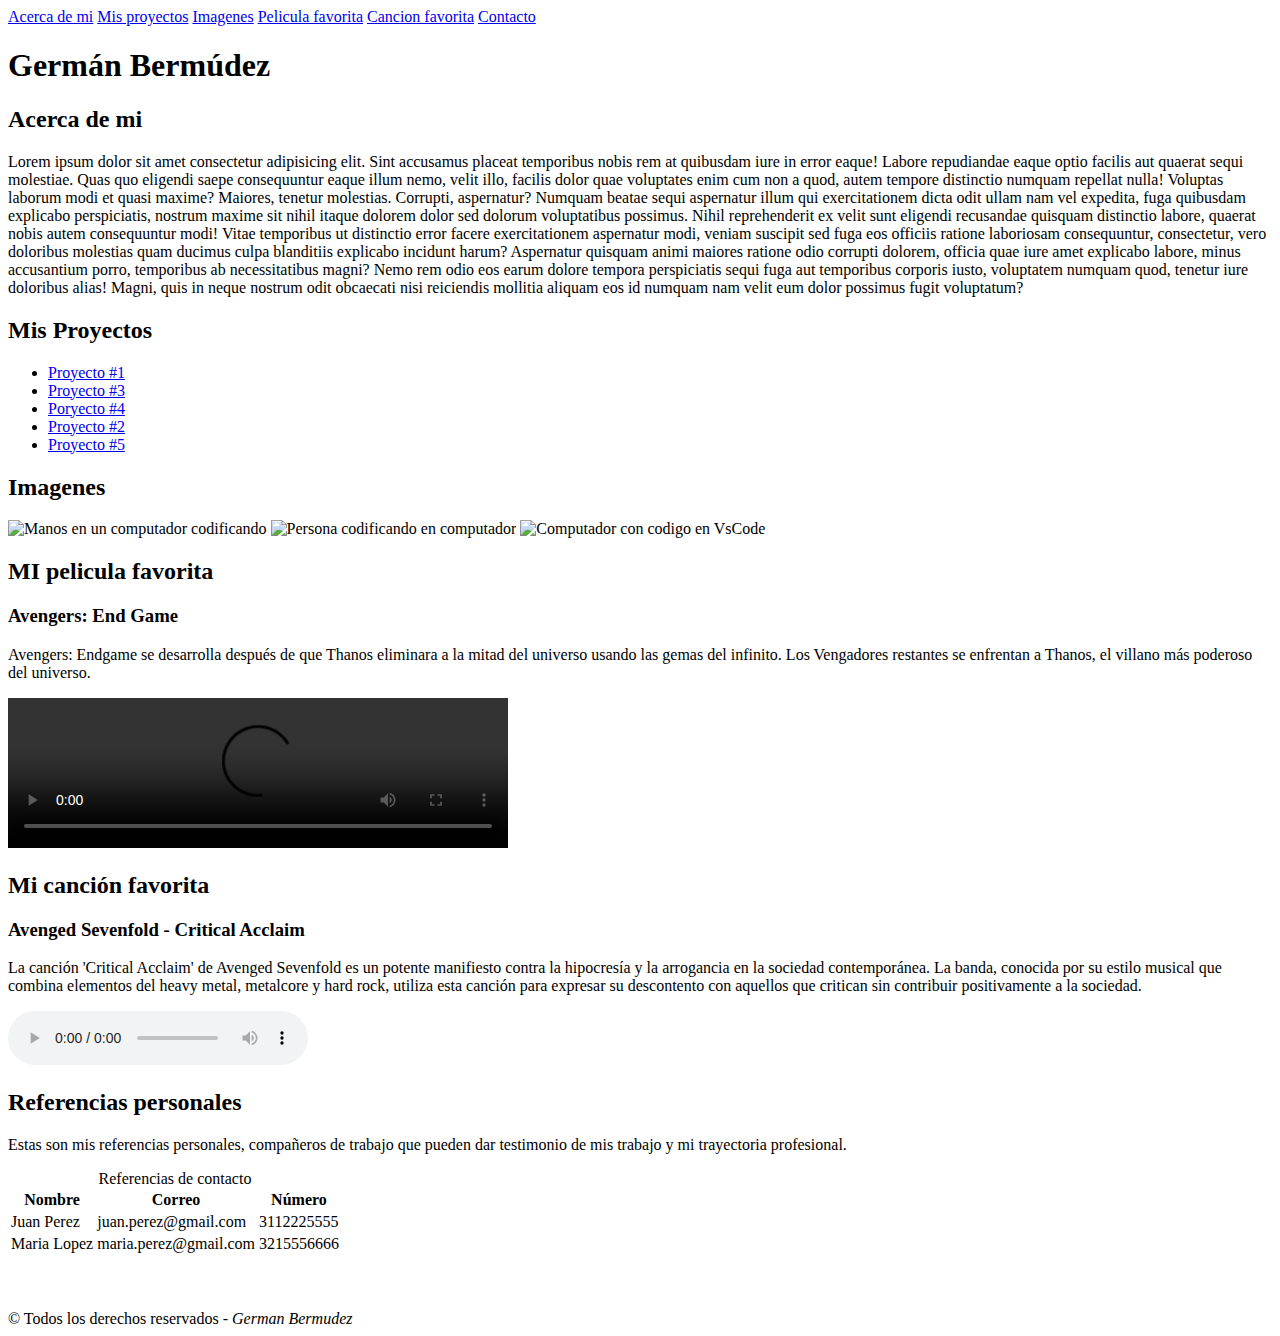
==== index.html @ f62745ad "Se añaden comentarios al codigo" ====
<!DOCTYPE html>
<html lang="es">
<head>
    <meta charset="UTF-8">
    <meta name="viewport" content="width=device-width, initial-scale=1.0">
    <title>Pagina personal - German</title>
    <link rel="shortcut icon" href="./assets/images/codificacion.png" type="image/x-icon">
</head>
<body>
    <!-- Encabezado -->
    <header>
        <!-- Menu de Navegación -->
        <nav>
            <div>
                <a href="#acercaDeMi">Acerca de mi</a>
                <a href="#misProyectos">Mis proyectos</a>
                <a href="#imagenes">Imagenes</a>
                <a href="#peliculaFavorita">Pelicula favorita</a>
                <a href="#cancionFavorita">Cancion favorita</a>
                <a href="./views/contacto.html">Contacto</a>                
            </div>
        </nav>
    </header>

    <!-- Contenido principal de la pagina -->
    <main>
        <h1>Germán Bermúdez</h1>
        
        <!-- Sección acerca de mi -->
        <section id="acercaDeMi">
            <h2>Acerca de mi</h2>
            <p>Lorem ipsum dolor sit amet consectetur adipisicing elit. Sint accusamus placeat temporibus nobis rem at quibusdam iure in error eaque! Labore repudiandae eaque optio facilis aut quaerat sequi molestiae. Quas quo eligendi saepe consequuntur eaque illum nemo, velit illo, facilis dolor quae voluptates enim cum non a quod, autem tempore distinctio numquam repellat nulla! Voluptas laborum modi et quasi maxime? Maiores, tenetur molestias. Corrupti, aspernatur? Numquam beatae sequi aspernatur illum qui exercitationem dicta odit ullam nam vel expedita, fuga quibusdam explicabo perspiciatis, nostrum maxime sit nihil itaque dolorem dolor sed dolorum voluptatibus possimus. Nihil reprehenderit ex velit sunt eligendi recusandae quisquam distinctio labore, quaerat nobis autem consequuntur modi! Vitae temporibus ut distinctio error facere exercitationem aspernatur modi, veniam suscipit sed fuga eos officiis ratione laboriosam consequuntur, consectetur, vero doloribus molestias quam ducimus culpa blanditiis explicabo incidunt harum? Aspernatur quisquam animi maiores ratione odio corrupti dolorem, officia quae iure amet explicabo labore, minus accusantium porro, temporibus ab necessitatibus magni? Nemo rem odio eos earum dolore tempora perspiciatis sequi fuga aut temporibus corporis iusto, voluptatem numquam quod, tenetur iure doloribus alias! Magni, quis in neque nostrum odit obcaecati nisi reiciendis mollitia aliquam eos id numquam nam velit eum dolor possimus fugit voluptatum?</p>
        </section>

        <!-- Sección Mis proyectos -->
        <section id="misProyectos">
            <h2>Mis Proyectos</h2>
            <ul>
                <li><a href="#">Proyecto #1</a></li>
                <li><a href="#">Proyecto #3</a></li>
                <li><a href="#">Poryecto #4</a></li>
                <li><a href="#">Proyecto #2</a></li>
                <li><a href="#">Proyecto #5</a></li>
            </ul>
        </section>

        <!-- Sección de imagenes -->
        <section id="imagenes">
            <h2>Imagenes</h2>
            <img style="width: 200px;" src="https://images.pexels.com/photos/5483071/pexels-photo-5483071.jpeg?auto=compress&cs=tinysrgb&w=1260&h=750&dpr=1" alt="Manos en un computador codificando">
            <img style="width: 200px;" src="https://images.pexels.com/photos/1181676/pexels-photo-1181676.jpeg" alt="Persona codificando en computador">
            <img style="width: 200px;" src="https://images.pexels.com/photos/943096/pexels-photo-943096.jpeg?auto=compress&cs=tinysrgb&w=1260&h=750&dpr=1" alt="Computador con codigo en VsCode">
        </section>

        <!-- Seccion Pelicula favorita -->
        <section id="peliculaFavorita">
            <h2>MI pelicula favorita</h2>
            <h3>Avengers: End Game</h3>
            <p>Avengers: Endgame se desarrolla después de que Thanos eliminara a la mitad del universo usando las gemas del infinito. Los Vengadores restantes se enfrentan a Thanos, el villano más poderoso del universo.</p>
            <video src="./assets/videos/endgame.mp4" controls width="500px"></video>
        </section>

        <!-- Seccion canción favorita -->
        <section id="cancionFavorita">
            <h2>Mi canción favorita</h2>
            <h3>Avenged Sevenfold - Critical Acclaim</h3>
            <p>La canción 'Critical Acclaim' de Avenged Sevenfold es un potente manifiesto contra la hipocresía y la arrogancia en la sociedad contemporánea. La banda, conocida por su estilo musical que combina elementos del heavy metal, metalcore y hard rock, utiliza esta canción para expresar su descontento con aquellos que critican sin contribuir positivamente a la sociedad.</p>
            <audio src="./assets/audios/criticalAcclaim.mp3" controls></audio>
        </section>

        <!-- Seccion Referencias personales -->
        <section id="tablaReferencias">
            <h2>Referencias personales</h2>
            <p>Estas son mis referencias personales, compañeros de trabajo que pueden dar testimonio de mis trabajo y mi trayectoria profesional.</p>
            <!-- Tabla de referencias personales -->
            <table>
                <caption>Referencias de contacto</caption>
                <thead>
                    <tr>
                        <th>Nombre</th>
                        <th>Correo</th>
                        <th>Número</th>
                    </tr>
                </thead>
                <tbody>
                    <tr>
                        <td>Juan Perez</td>
                        <td>juan.perez@gmail.com</td>
                        <td>3112225555</td>
                    </tr>
                    <tr>
                        <td>Maria Lopez</td>
                        <td>maria.perez@gmail.com</td>
                        <td>3215556666</td>
                    </tr>
                </tbody>
                <tfoot>

                </tfoot>
            </table>
        </section>
    </main>
    <br>
    <br>
    <br>
    <footer>
        &copy; Todos los derechos reservados - <i>German Bermudez</i>
    </footer>

</body>
</html>
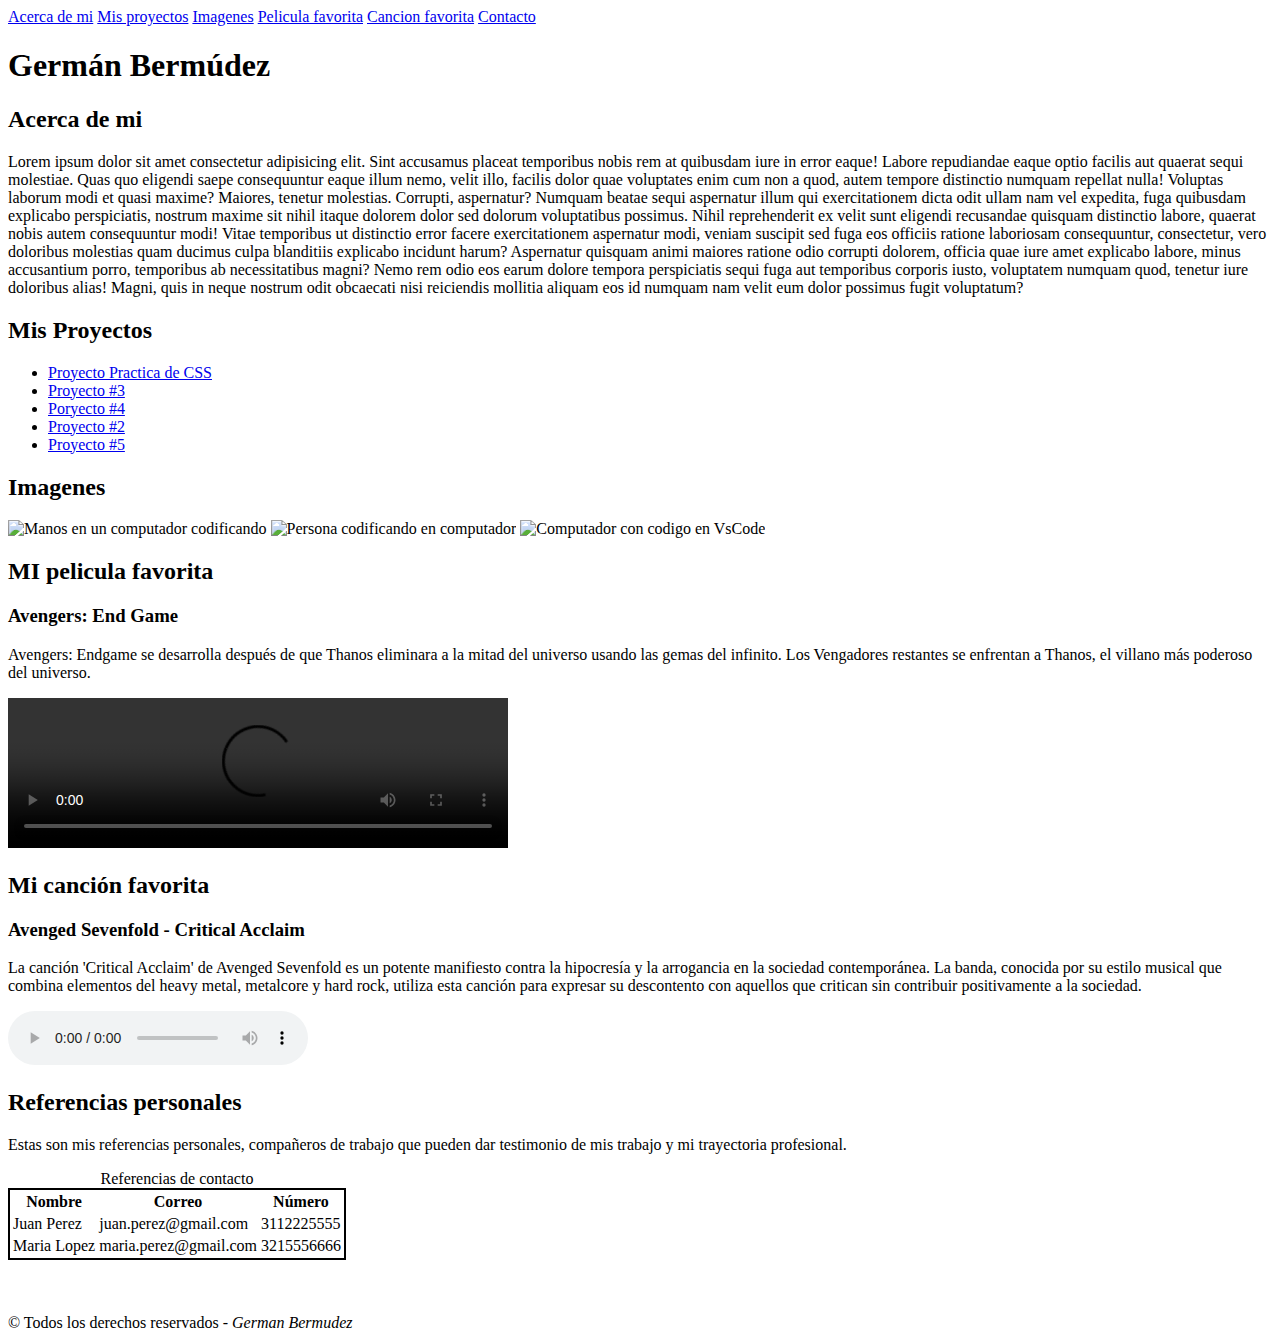
==== commit 85d39dc7: "Modificacion de archivo index con nueva opcion en la lista proyectos" ====
--- a/index.html
+++ b/index.html
@@ -36,7 +36,7 @@
         <section id="misProyectos">
             <h2>Mis Proyectos</h2>
             <ul>
-                <li><a href="#">Proyecto #1</a></li>
+                <li><a href="./views/ejemplo-css.html">Proyecto Practica de CSS</a></li>
                 <li><a href="#">Proyecto #3</a></li>
                 <li><a href="#">Poryecto #4</a></li>
                 <li><a href="#">Proyecto #2</a></li>
@@ -73,9 +73,9 @@
             <h2>Referencias personales</h2>
             <p>Estas son mis referencias personales, compañeros de trabajo que pueden dar testimonio de mis trabajo y mi trayectoria profesional.</p>
             <!-- Tabla de referencias personales -->
-            <table>
+            <table style="border: 2px solid black;">
                 <caption>Referencias de contacto</caption>
-                <thead>
+                <thead style="border: 2px solid black;">
                     <tr>
                         <th>Nombre</th>
                         <th>Correo</th>
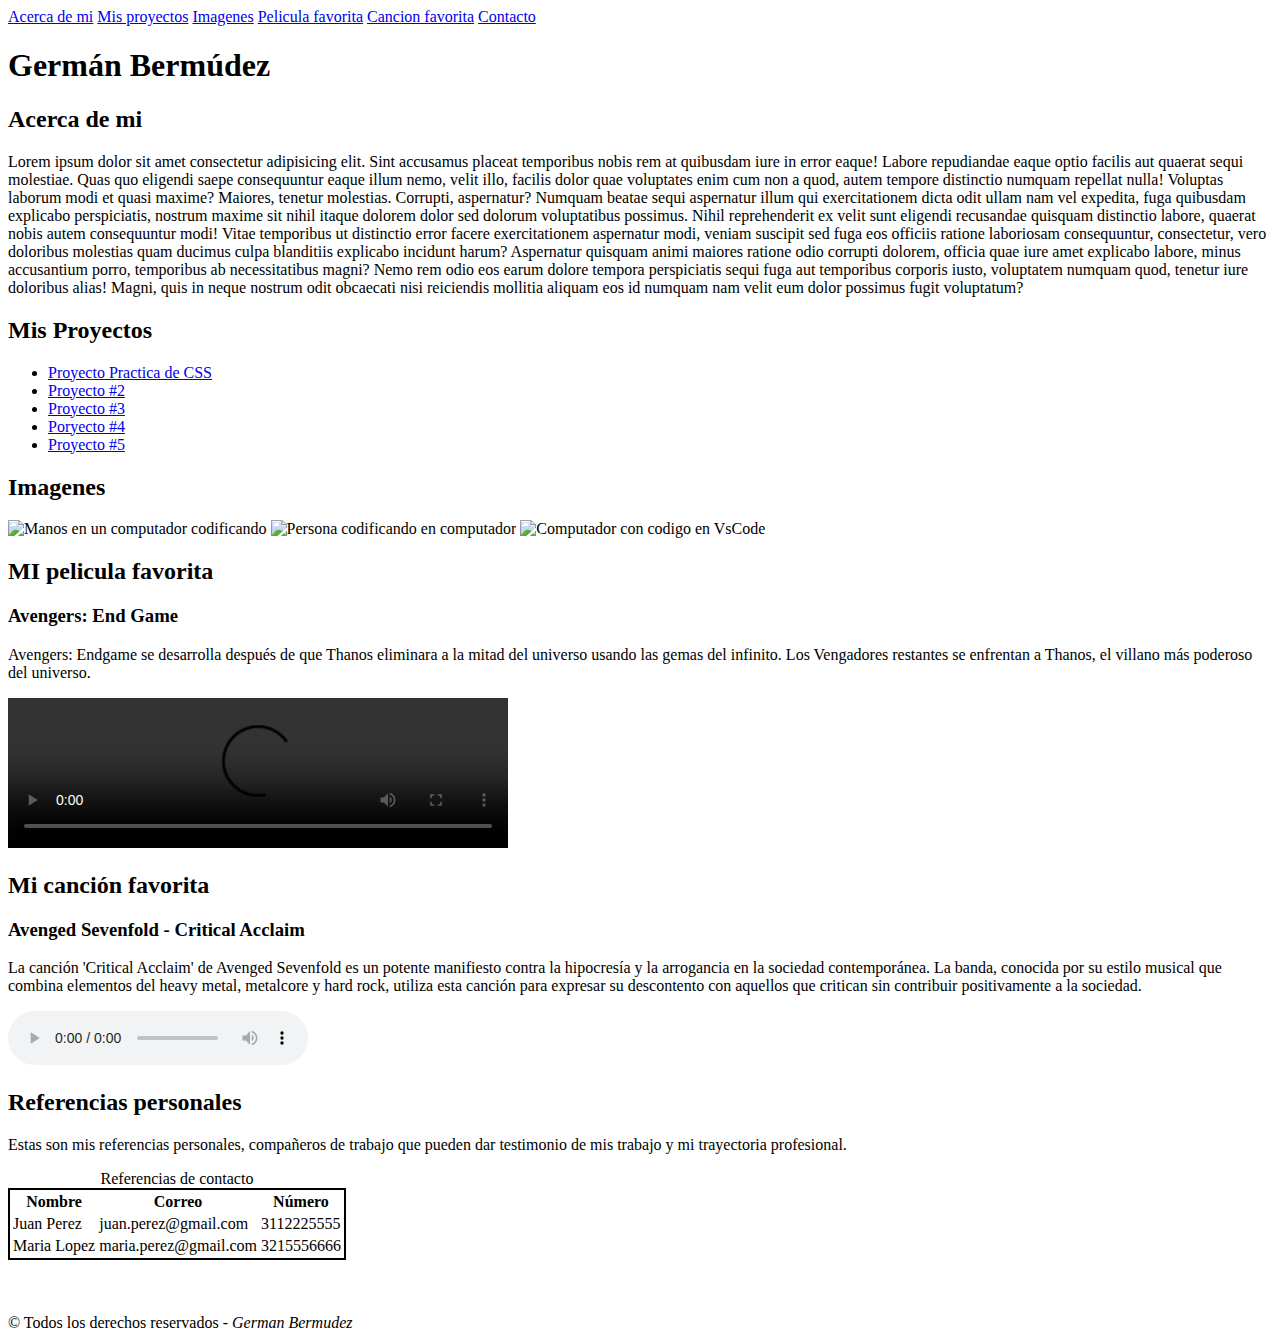
==== commit 687f374b: "se añade nueva opcion en mis proyectos" ====
--- a/index.html
+++ b/index.html
@@ -3,6 +3,7 @@
 <head>
     <meta charset="UTF-8">
     <meta name="viewport" content="width=device-width, initial-scale=1.0">
+    <link rel="stylesheet" href="./styles/index.css">
     <title>Pagina personal - German</title>
     <link rel="shortcut icon" href="./assets/images/codificacion.png" type="image/x-icon">
 </head>
@@ -37,9 +38,9 @@
             <h2>Mis Proyectos</h2>
             <ul>
                 <li><a href="./views/ejemplo-css.html">Proyecto Practica de CSS</a></li>
+                <li><a href="./views/layout-flexbox.html">Proyecto #2</a></li>
                 <li><a href="#">Proyecto #3</a></li>
                 <li><a href="#">Poryecto #4</a></li>
-                <li><a href="#">Proyecto #2</a></li>
                 <li><a href="#">Proyecto #5</a></li>
             </ul>
         </section>
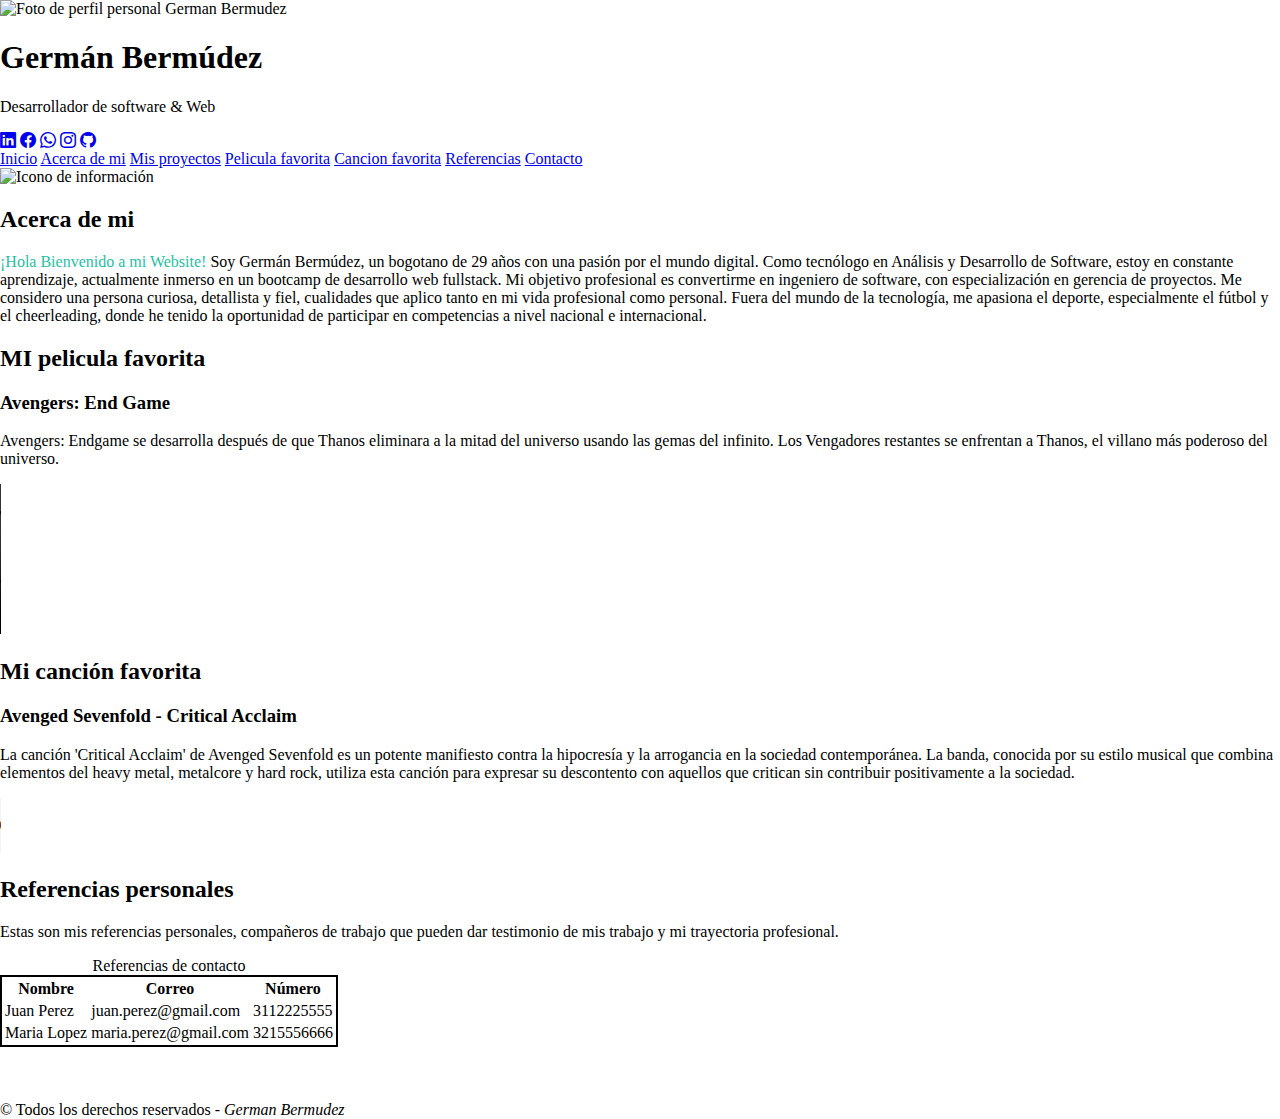
==== commit 014b8400: "Modificacion del archivo Index, se añaden estilos a la pagina principal" ====
--- a/index.html
+++ b/index.html
@@ -3,54 +3,62 @@
 <head>
     <meta charset="UTF-8">
     <meta name="viewport" content="width=device-width, initial-scale=1.0">
+    <!-- Iconos de Bootstrap -->
+    <link rel="stylesheet" href="https://cdn.jsdelivr.net/npm/bootstrap-icons@1.11.3/font/bootstrap-icons.min.css">
+    <!-- Pagina de estilos CSS -->     
     <link rel="stylesheet" href="./styles/index.css">
-    <title>Pagina personal - German</title>
+    <!-- Fuentes de Google -->
+    <link rel="preconnect" href="https://fonts.googleapis.com">
+    <link rel="preconnect" href="https://fonts.gstatic.com" crossorigin>
+    <link href="https://fonts.googleapis.com/css2?family=Big+Shoulders:opsz,wght@10..72,100..900&family=Caveat:wght@400..700&family=Kulim+Park:ital,wght@0,200;0,300;0,400;0,600;0,700;1,200;1,300;1,400;1,600;1,700&family=Outfit:wght@100..900&family=Sour+Gummy:ital,wght@0,100..900;1,100..900&display=swap" rel="stylesheet">
+    <title>Website - German Bermudez</title>
     <link rel="shortcut icon" href="./assets/images/codificacion.png" type="image/x-icon">
 </head>
 <body>
     <!-- Encabezado -->
-    <header>
+    <header id="header">
+        <div class="contenedor-1">
+            <div class="sub-contenedor-1">
+                <img class="foto-perfil" src="./assets/images/perfil.jpg" alt="Foto de perfil personal German Bermudez">            
+                <h1 class="texto-blanco german-bermudez">Germán Bermúdez</h1>
+                <p class="texto-blanco desarrollador">Desarrollador de software & Web</p>
+                <div class="redes-sociales">
+                    <a href="https://www.linkedin.com/in/german-bermudez/" target="_blank" class="decoracion-icono"><i class="bi bi-linkedin"></i></a>
+                    <a href="https://www.facebook.com/?locale=es_LA" target="_blank" class="decoracion-icono"><i class="bi bi-facebook"></i></a>
+                    <a href="https://web.whatsapp.com/" class="decoracion-icono"><i class="bi bi-whatsapp"></i></a>
+                    <a href="https://www.instagram.com/" class="decoracion-icono"><i class="bi bi-instagram"></i></a>
+                    <a href="https://github.com/Shermangnr" target="_blank" class="decoracion-icono"><i class="bi bi-github"></i></a>
+                </div>
+            </div>
+        </div>
         <!-- Menu de Navegación -->
-        <nav>
-            <div>
-                <a href="#acercaDeMi">Acerca de mi</a>
-                <a href="#misProyectos">Mis proyectos</a>
-                <a href="#imagenes">Imagenes</a>
-                <a href="#peliculaFavorita">Pelicula favorita</a>
-                <a href="#cancionFavorita">Cancion favorita</a>
-                <a href="./views/contacto.html">Contacto</a>                
+        <nav class="menu-navegacion">
+            <div class="contenedor-opciones">
+                <a href="#header" class="opciones texto-blanco">Inicio</a>
+                <a href="#acercaDeMi" class="opciones texto-blanco">Acerca de mi</a>
+                <a href="./views/proyectos.html" class="opciones texto-blanco">Mis proyectos</a>
+                <a href="#peliculaFavorita" class="opciones texto-blanco">Pelicula favorita</a>
+                <a href="#cancionFavorita" class="opciones texto-blanco">Cancion favorita</a>
+                <a href="#imagenes" class="opciones texto-blanco">Referencias</a>
+                <a href="./views/contacto.html" class="opciones texto-blanco">Contacto</a>                
             </div>
         </nav>
     </header>
 
     <!-- Contenido principal de la pagina -->
     <main>
-        <h1>Germán Bermúdez</h1>
         
         <!-- Sección acerca de mi -->
         <section id="acercaDeMi">
-            <h2>Acerca de mi</h2>
-            <p>Lorem ipsum dolor sit amet consectetur adipisicing elit. Sint accusamus placeat temporibus nobis rem at quibusdam iure in error eaque! Labore repudiandae eaque optio facilis aut quaerat sequi molestiae. Quas quo eligendi saepe consequuntur eaque illum nemo, velit illo, facilis dolor quae voluptates enim cum non a quod, autem tempore distinctio numquam repellat nulla! Voluptas laborum modi et quasi maxime? Maiores, tenetur molestias. Corrupti, aspernatur? Numquam beatae sequi aspernatur illum qui exercitationem dicta odit ullam nam vel expedita, fuga quibusdam explicabo perspiciatis, nostrum maxime sit nihil itaque dolorem dolor sed dolorum voluptatibus possimus. Nihil reprehenderit ex velit sunt eligendi recusandae quisquam distinctio labore, quaerat nobis autem consequuntur modi! Vitae temporibus ut distinctio error facere exercitationem aspernatur modi, veniam suscipit sed fuga eos officiis ratione laboriosam consequuntur, consectetur, vero doloribus molestias quam ducimus culpa blanditiis explicabo incidunt harum? Aspernatur quisquam animi maiores ratione odio corrupti dolorem, officia quae iure amet explicabo labore, minus accusantium porro, temporibus ab necessitatibus magni? Nemo rem odio eos earum dolore tempora perspiciatis sequi fuga aut temporibus corporis iusto, voluptatem numquam quod, tenetur iure doloribus alias! Magni, quis in neque nostrum odit obcaecati nisi reiciendis mollitia aliquam eos id numquam nam velit eum dolor possimus fugit voluptatum?</p>
-        </section>
-
-        <!-- Sección Mis proyectos -->
-        <section id="misProyectos">
-            <h2>Mis Proyectos</h2>
-            <ul>
-                <li><a href="./views/ejemplo-css.html">Proyecto Practica de CSS</a></li>
-                <li><a href="./views/layout-flexbox.html">Proyecto #2</a></li>
-                <li><a href="#">Proyecto #3</a></li>
-                <li><a href="#">Poryecto #4</a></li>
-                <li><a href="#">Proyecto #5</a></li>
-            </ul>
-        </section>
-
-        <!-- Sección de imagenes -->
-        <section id="imagenes">
-            <h2>Imagenes</h2>
-            <img style="width: 200px;" src="https://images.pexels.com/photos/5483071/pexels-photo-5483071.jpeg?auto=compress&cs=tinysrgb&w=1260&h=750&dpr=1" alt="Manos en un computador codificando">
-            <img style="width: 200px;" src="https://images.pexels.com/photos/1181676/pexels-photo-1181676.jpeg" alt="Persona codificando en computador">
-            <img style="width: 200px;" src="https://images.pexels.com/photos/943096/pexels-photo-943096.jpeg?auto=compress&cs=tinysrgb&w=1260&h=750&dpr=1" alt="Computador con codigo en VsCode">
+            <div class="contenedor-info">
+                <img src="./assets/icons/informacion.png" class="icono-info" alt="Icono de información">
+            </div>
+            <div class="contenedor-info">
+                <h2 class="acerca-de-mi texto-blanco">Acerca de mi</h2>
+            </div>
+            <div class="contenedor-info">
+                <p class="descripcion-propia texto-blanco"><span style="color: #1FC1A2;">¡Hola Bienvenido a mi Website!</span> Soy Germán Bermúdez, un bogotano de 29 años con una pasión por el mundo digital. Como tecnólogo en Análisis y Desarrollo de Software, estoy en constante aprendizaje, actualmente inmerso en un bootcamp de desarrollo web fullstack. Mi objetivo profesional es convertirme en ingeniero de software, con especialización en gerencia de proyectos. Me considero una persona curiosa, detallista y fiel, cualidades que aplico tanto en mi vida profesional como personal. Fuera del mundo de la tecnología, me apasiona el deporte, especialmente el fútbol y el cheerleading, donde he tenido la oportunidad de participar en competencias a nivel nacional e internacional.</p>
+            </div>
         </section>
 
         <!-- Seccion Pelicula favorita -->
--- a/styles/index.css
+++ b/styles/index.css
@@ -0,0 +1,13 @@
+* {
+    box-sizing: border-box;
+}
+
+html, body {
+    height: 100%;
+}
+
+body {
+    margin: 0;
+    display: flex;
+    flex-direction: column;
+}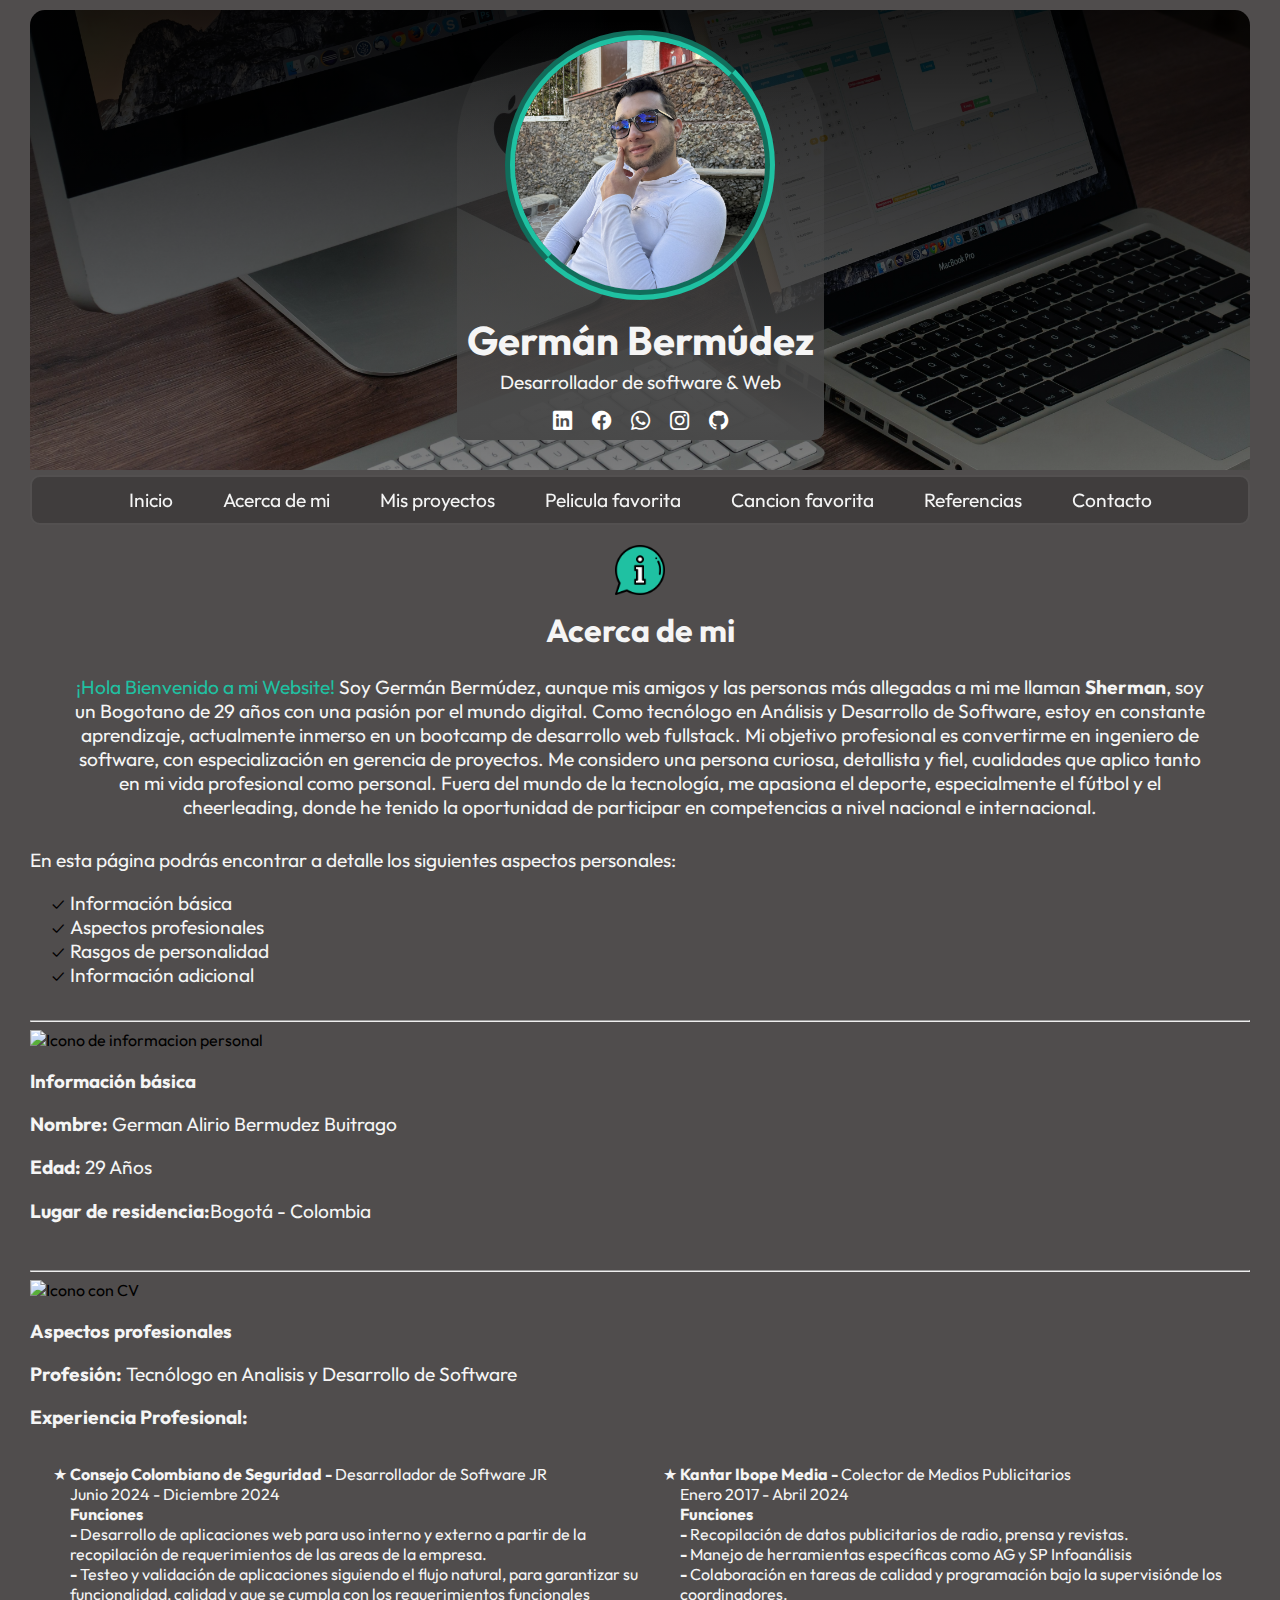
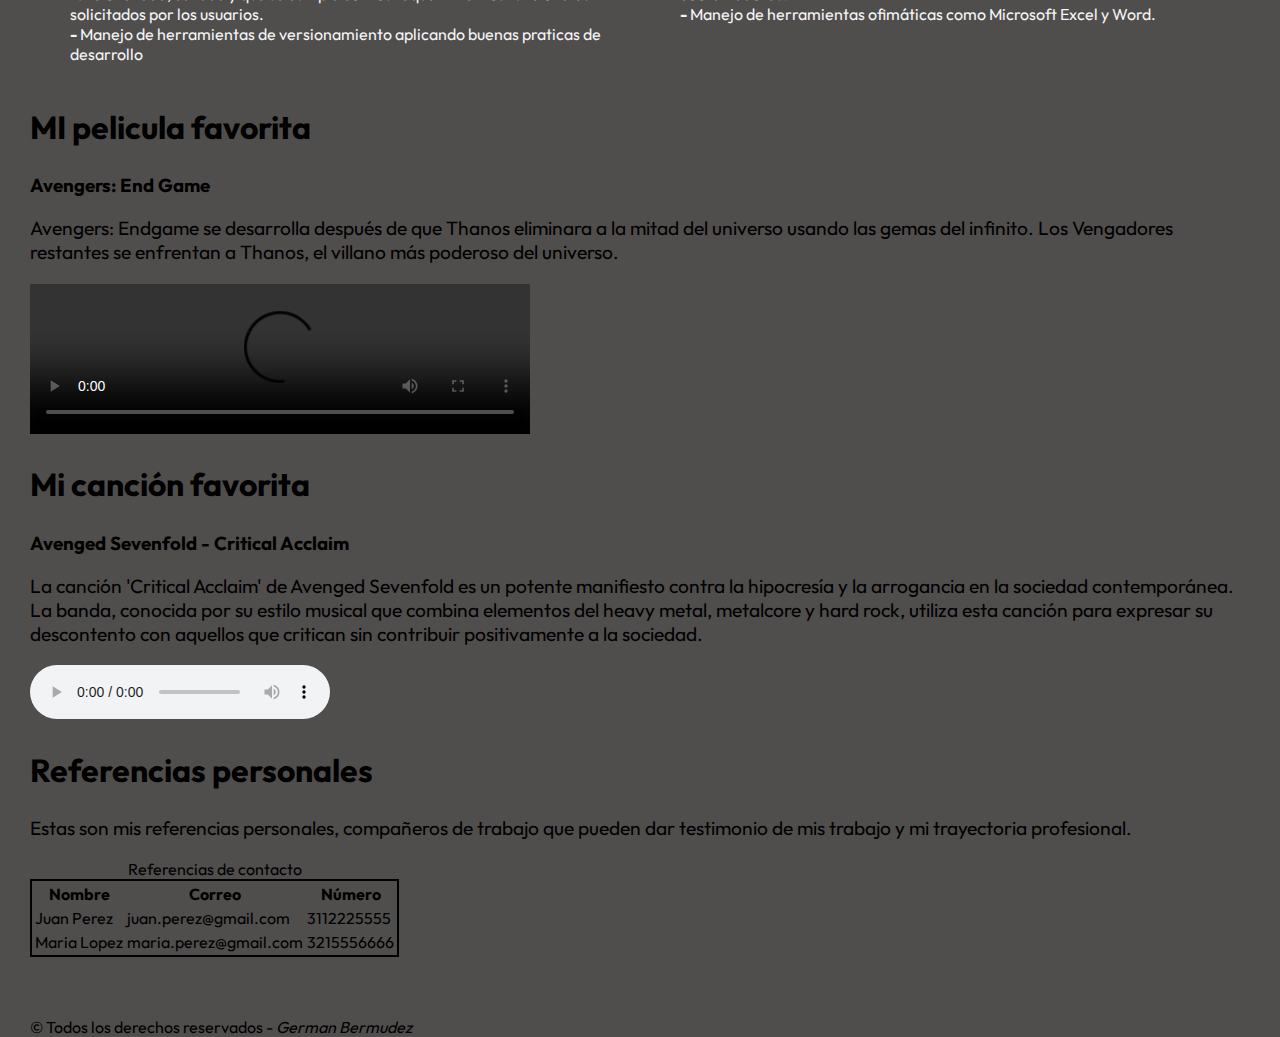
==== commit dcfbf98b: "Modificacion de archivo incluyendo inf basica y aspectos profesionales" ====
--- a/index.html
+++ b/index.html
@@ -21,7 +21,7 @@
             <div class="sub-contenedor-1">
                 <img class="foto-perfil" src="./assets/images/perfil.jpg" alt="Foto de perfil personal German Bermudez">            
                 <h1 class="texto-blanco german-bermudez">Germán Bermúdez</h1>
-                <p class="texto-blanco desarrollador">Desarrollador de software & Web</p>
+                <p class="texto-blanco desarrollador tamano-texto">Desarrollador de software & Web</p>
                 <div class="redes-sociales">
                     <a href="https://www.linkedin.com/in/german-bermudez/" target="_blank" class="decoracion-icono"><i class="bi bi-linkedin"></i></a>
                     <a href="https://www.facebook.com/?locale=es_LA" target="_blank" class="decoracion-icono"><i class="bi bi-facebook"></i></a>
@@ -34,20 +34,20 @@
         <!-- Menu de Navegación -->
         <nav class="menu-navegacion">
             <div class="contenedor-opciones">
-                <a href="#header" class="opciones texto-blanco">Inicio</a>
-                <a href="#acercaDeMi" class="opciones texto-blanco">Acerca de mi</a>
-                <a href="./views/proyectos.html" class="opciones texto-blanco">Mis proyectos</a>
-                <a href="#peliculaFavorita" class="opciones texto-blanco">Pelicula favorita</a>
-                <a href="#cancionFavorita" class="opciones texto-blanco">Cancion favorita</a>
-                <a href="#imagenes" class="opciones texto-blanco">Referencias</a>
-                <a href="./views/contacto.html" class="opciones texto-blanco">Contacto</a>                
+                <a href="#header" class="opciones texto-blanco tamano-texto">Inicio</a>
+                <a href="#acercaDeMi" class="opciones texto-blanco tamano-texto">Acerca de mi</a>
+                <a href="./views/proyectos.html" class="opciones texto-blanco tamano-texto">Mis proyectos</a>
+                <a href="#peliculaFavorita" class="opciones texto-blanco tamano-texto">Pelicula favorita</a>
+                <a href="#cancionFavorita" class="opciones texto-blanco tamano-texto">Cancion favorita</a>
+                <a href="#imagenes" class="opciones texto-blanco tamano-texto">Referencias</a>
+                <a href="./views/contacto.html" class="opciones texto-blanco tamano-texto">Contacto</a>                
             </div>
         </nav>
     </header>
 
     <!-- Contenido principal de la pagina -->
     <main>
-        
+                
         <!-- Sección acerca de mi -->
         <section id="acercaDeMi">
             <div class="contenedor-info">
@@ -57,9 +57,78 @@
                 <h2 class="acerca-de-mi texto-blanco">Acerca de mi</h2>
             </div>
             <div class="contenedor-info">
-                <p class="descripcion-propia texto-blanco"><span style="color: #1FC1A2;">¡Hola Bienvenido a mi Website!</span> Soy Germán Bermúdez, un bogotano de 29 años con una pasión por el mundo digital. Como tecnólogo en Análisis y Desarrollo de Software, estoy en constante aprendizaje, actualmente inmerso en un bootcamp de desarrollo web fullstack. Mi objetivo profesional es convertirme en ingeniero de software, con especialización en gerencia de proyectos. Me considero una persona curiosa, detallista y fiel, cualidades que aplico tanto en mi vida profesional como personal. Fuera del mundo de la tecnología, me apasiona el deporte, especialmente el fútbol y el cheerleading, donde he tenido la oportunidad de participar en competencias a nivel nacional e internacional.</p>
+                <p class="descripcion-propia texto-blanco tamano-texto"><span style="color: #1FC1A2;">¡Hola Bienvenido a mi Website!</span> Soy Germán Bermúdez, aunque mis amigos y las personas más allegadas a mi me llaman <b>Sherman</b>, soy un Bogotano de 29 años con una pasión por el mundo digital. Como tecnólogo en Análisis y Desarrollo de Software, estoy en constante aprendizaje, actualmente inmerso en un bootcamp de desarrollo web fullstack. Mi objetivo profesional es convertirme en ingeniero de software, con especialización en gerencia de proyectos. Me considero una persona curiosa, detallista y fiel, cualidades que aplico tanto en mi vida profesional como personal. Fuera del mundo de la tecnología, me apasiona el deporte, especialmente el fútbol y el cheerleading, donde he tenido la oportunidad de participar en competencias a nivel nacional e internacional.</p>
             </div>
         </section>
+
+        <section class="encontrar">
+            <p class="texto-blanco tamano-texto">
+                En esta página podrás encontrar a detalle los siguientes aspectos personales:
+            </p>
+            <ul style="list-style-type: '✓  '; margin-top: 0; margin-bottom: 5px;" class="tamano-texto">
+                <li><a href="#informacionBasica" class="opciones texto-blanco tamano-texto">Información básica</a></li>
+                <li><a href="#aspectosProfesionales" class="opciones texto-blanco tamano-texto">Aspectos profesionales</a></li>
+                <li><a href="#" class="opciones texto-blanco tamano-texto">Rasgos de personalidad</a></li>
+                <li><a href="#" class="opciones texto-blanco tamano-texto">Información adicional</a></li>
+            </ul>
+        </section>
+        <br>
+        <hr>
+        <!-- Seccion de informacion basica -->
+        <section id="informacionBasica" class="informacion-basica">
+            <div class="cont1-informacion-basica">
+                <img src="./assets/icons/info-personal.png" style="width: 25px; height: 25px;" alt="Icono de informacion personal">
+                <h3 class="texto-blanco">Información básica</h3>
+            </div>            
+            <p class="margen-inf-b texto-blanco tamano-texto"><b>Nombre:</b> German Alirio Bermudez Buitrago</p>
+            <p class="margen-inf-b texto-blanco tamano-texto"><b>Edad:</b> 29 Años</p>
+            <p class="margen-inf-b texto-blanco tamano-texto"><b>Lugar de residencia:</b>Bogotá - Colombia</p>
+        </section>
+        <br>
+        <hr>        
+        <section id="aspectosProfesionales" class="aspectos-profesionales">
+            <div class="cont2-aspectos-profesionales">
+                <img src="./assets/icons/aspectos.png" style="width: 25px; height: 25px;" alt="Icono con CV">
+                <h3 class="texto-blanco">Aspectos profesionales</h3>
+            </div>
+            <p class="margen-inf-b texto-blanco tamano-texto"><b>Profesión:</b> Tecnólogo en Analisis y Desarrollo de Software</p>
+            <p class="margen-inf-b texto-blanco tamano-texto"><b>Experiencia Profesional:</b></p>
+            <div style="display: flex; flex-direction: row;">
+                <ul style="list-style-type: '★ '; width: 50%;">
+                    <li class="texto-blanco tamano-texto"><b>Consejo Colombiano de Seguridad -</b> Desarrollador de Software JR</li>
+                    <li style="list-style: none;" class="texto-blanco">Junio 2024 - Diciembre 2024</li>
+                    <li style="list-style: none;" class="texto-blanco"><b>Funciones</b></li>
+                    <li style="list-style: none;" class="texto-blanco"><b>-</b> Desarrollo de aplicaciones web para uso interno y externo a partir de la recopilación de requerimientos de las areas de la empresa.</li>
+                    <li style="list-style: none;" class="texto-blanco"><b>-</b> Testeo y validación de aplicaciones siguiendo el flujo natural, para garantizar su funcionalidad, calidad y que se cumpla con los requerimientos funcionales solicitados por los usuarios.</li>
+                    <li style="list-style: none;" class="texto-blanco"><b>-</b> Manejo de herramientas de versionamiento aplicando buenas praticas de desarrollo</li>
+                </ul>
+                <ul style="list-style-type: '★ '; width: 50%;">
+                    <li class="texto-blanco tamano-texto"><b>Kantar Ibope Media -</b> Colector de Medios Publicitarios</li>
+                    <li style="list-style: none;" class="texto-blanco">Enero 2017 - Abril 2024</li>
+                    <li style="list-style: none;" class="texto-blanco"><b>Funciones</b></li>
+                    <li style="list-style: none;" class="texto-blanco"><b>-</b> Recopilación de datos publicitarios de radio, prensa y revistas.</li>
+                    <li style="list-style: none;" class="texto-blanco"><b>-</b> Manejo de herramientas específicas como AG y SP Infoanálisis</li>
+                    <li style="list-style: none;" class="texto-blanco"><b>-</b> Colaboración en tareas de calidad y programación bajo la supervisiónde los coordinadores.</li>
+                    <li style="list-style: none;" class="texto-blanco"><b>-</b> Manejo de herramientas ofimáticas como Microsoft Excel y Word.</li>
+                </ul>
+            </div>
+
+        </section>
+
+
+
+
+
+
+
+
+
+
+
+
+
+
+
 
         <!-- Seccion Pelicula favorita -->
         <section id="peliculaFavorita">
--- a/styles/index.css
+++ b/styles/index.css
@@ -2,12 +2,158 @@
     box-sizing: border-box;
 }
 
+.texto-blanco {
+    color: whitesmoke;
+}
+
+.decoracion-icono {
+    text-decoration: none;
+    color: white;
+    margin-top: 10px;
+}
+
+.decoracion-icono:hover {
+    text-decoration: none;
+    color: grey;
+}
+
+
 html, body {
     height: 100%;
+    box-sizing: border-box;
+    font-family: "Outfit", sans-serif;
 }
 
 body {
-    margin: 0;
+    margin: 10px 30px;
     display: flex;
     flex-direction: column;
-}+    background-color: #504d4d;
+}
+
+h2 {
+    font-size: 2em;
+}
+
+h3 {
+    
+}
+
+p, a {
+    font-size: 1.2em;
+}
+
+.contenedor-1 {
+    display: flex;
+    flex-direction: column;
+    border-radius: 15px 15px 0 0;
+    width: 100%;
+    justify-content: center;
+    align-items: center;
+    background-image: linear-gradient(rgb(0 0 0 / 90%), rgb(0 0 0 / 50%)), url(../assets/images/bg-header.jpg);
+    background-size: 100%;
+    background-repeat: no-repeat;
+    background-position: top;
+}
+
+.sub-contenedor-1 {
+    background: linear-gradient(to bottom, rgba(88, 88, 88, 0), rgba(73, 73, 73, 0.5), rgba(73, 73, 73));
+    display: flex;
+    flex-direction: column;
+    align-items: center;
+    padding: 10px 10px 0 10px;
+    margin-top: 10px;
+    margin-bottom: 30px;
+    height: 420px;
+    border-radius: 30% 30% 10px 10px;    
+    
+}
+
+.foto-perfil {
+    width: 270px;
+    height: 270px;
+    border-radius: 50%;
+    border: 10px #1FC1A2;
+    border-style: groove;
+    align-items: center;    
+}
+
+.german-bermudez {
+    margin-top: 15px;
+    margin-bottom: 5px;
+    font-size: 2.5em;
+}
+
+.desarrollador {
+    margin-top: 0;
+    margin-bottom: 5px;
+}
+
+.redes-sociales {
+    display: flex;    
+    gap: 20px;
+}
+
+.menu-navegacion {
+    display: flex;
+    
+}
+
+.contenedor-opciones {
+    margin-top: 5px;
+    border: 2px solid rgba(255, 255, 255, 0.1); /* Borde blanco semitransparente */
+    display: flex;
+    flex-wrap: wrap;
+    gap: 50px;
+    justify-content: center;
+    align-content: center;
+    width: 100%;
+    height: 50px;
+    background-color: rgba(54, 51, 51, 0.6); /* Fondo semitransparente */
+    backdrop-filter: blur(10px); /* Efecto de desenfoque */
+    border-radius: 10px; /* Borde redondeado */
+}
+
+.opciones {
+    text-decoration: none;    
+}
+
+.opciones:hover {
+    text-decoration: none;
+    color: grey;
+}
+
+#acercaDeMi {
+    /* border: 2px solid black; */
+    margin-top: 15px;
+    display: flex;
+    flex-direction: column;
+    width: 100%;
+    /* background-color: #363333; */
+    padding-left: 40px;
+    padding-right: 40px;
+}
+
+.contenedor-info{
+    justify-content: center;
+    display: flex;
+    flex-direction: row;
+}
+.icono-info {
+    width: 100%;
+    display: flex;
+    width: 50px;
+    align-items: center;
+    justify-content: center;
+    margin-top: 5px;
+}
+
+.acerca-de-mi {
+    margin: 15px;
+}
+
+.descripcion-propia {
+    text-align: center;
+    margin-top: 10px;
+    margin-bottom: 10px;
+}
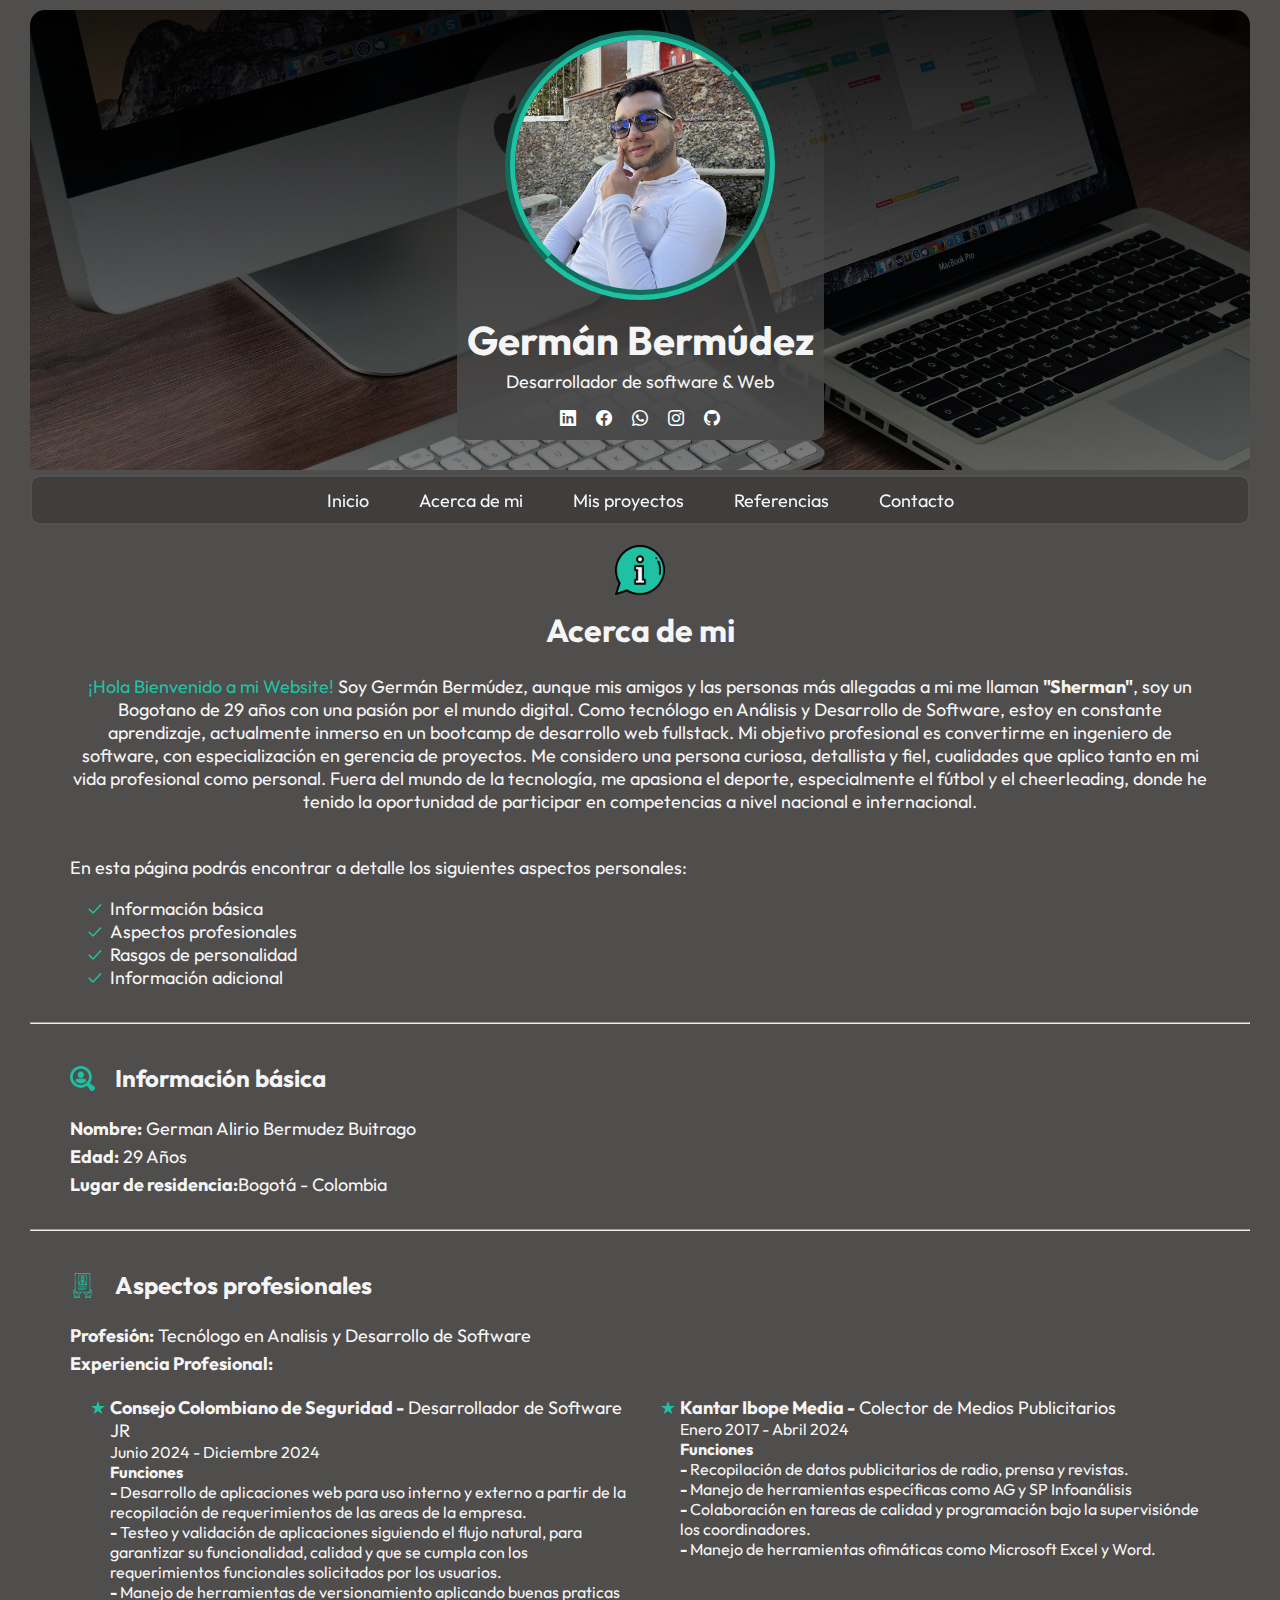
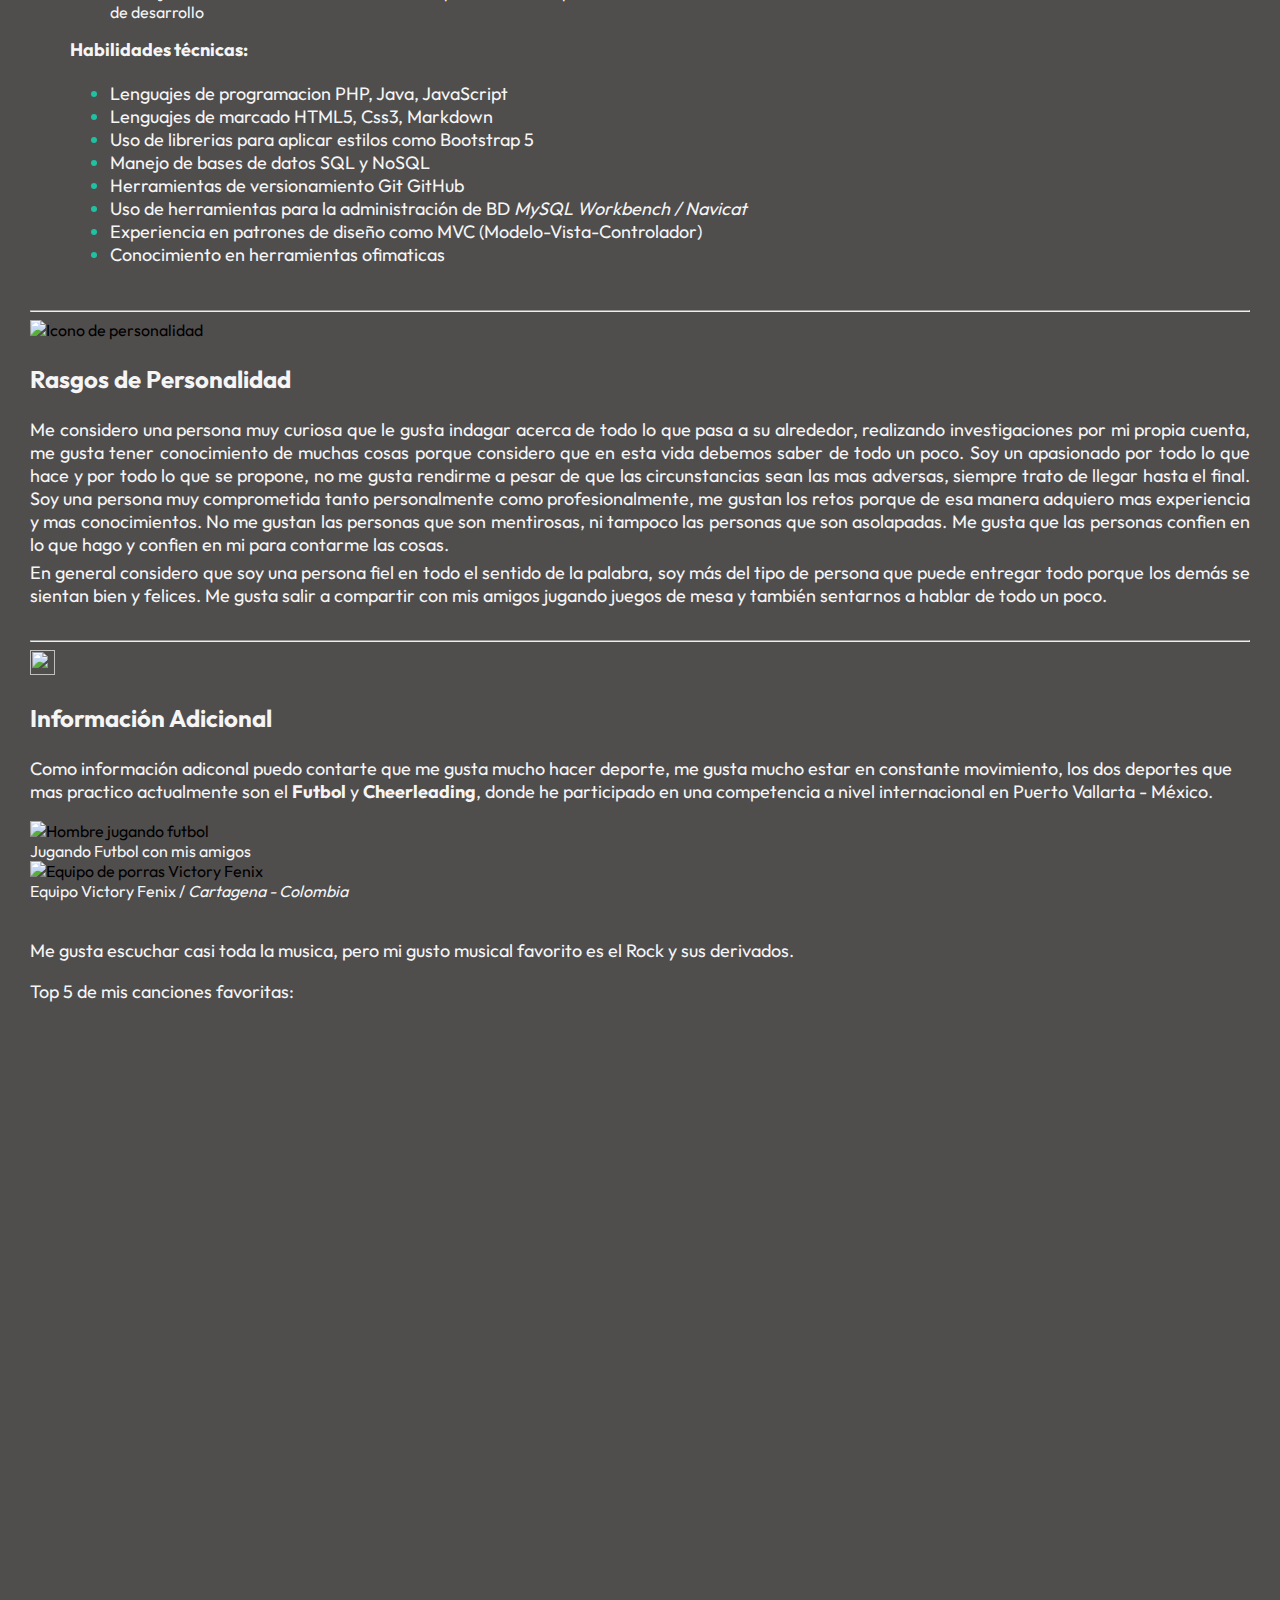
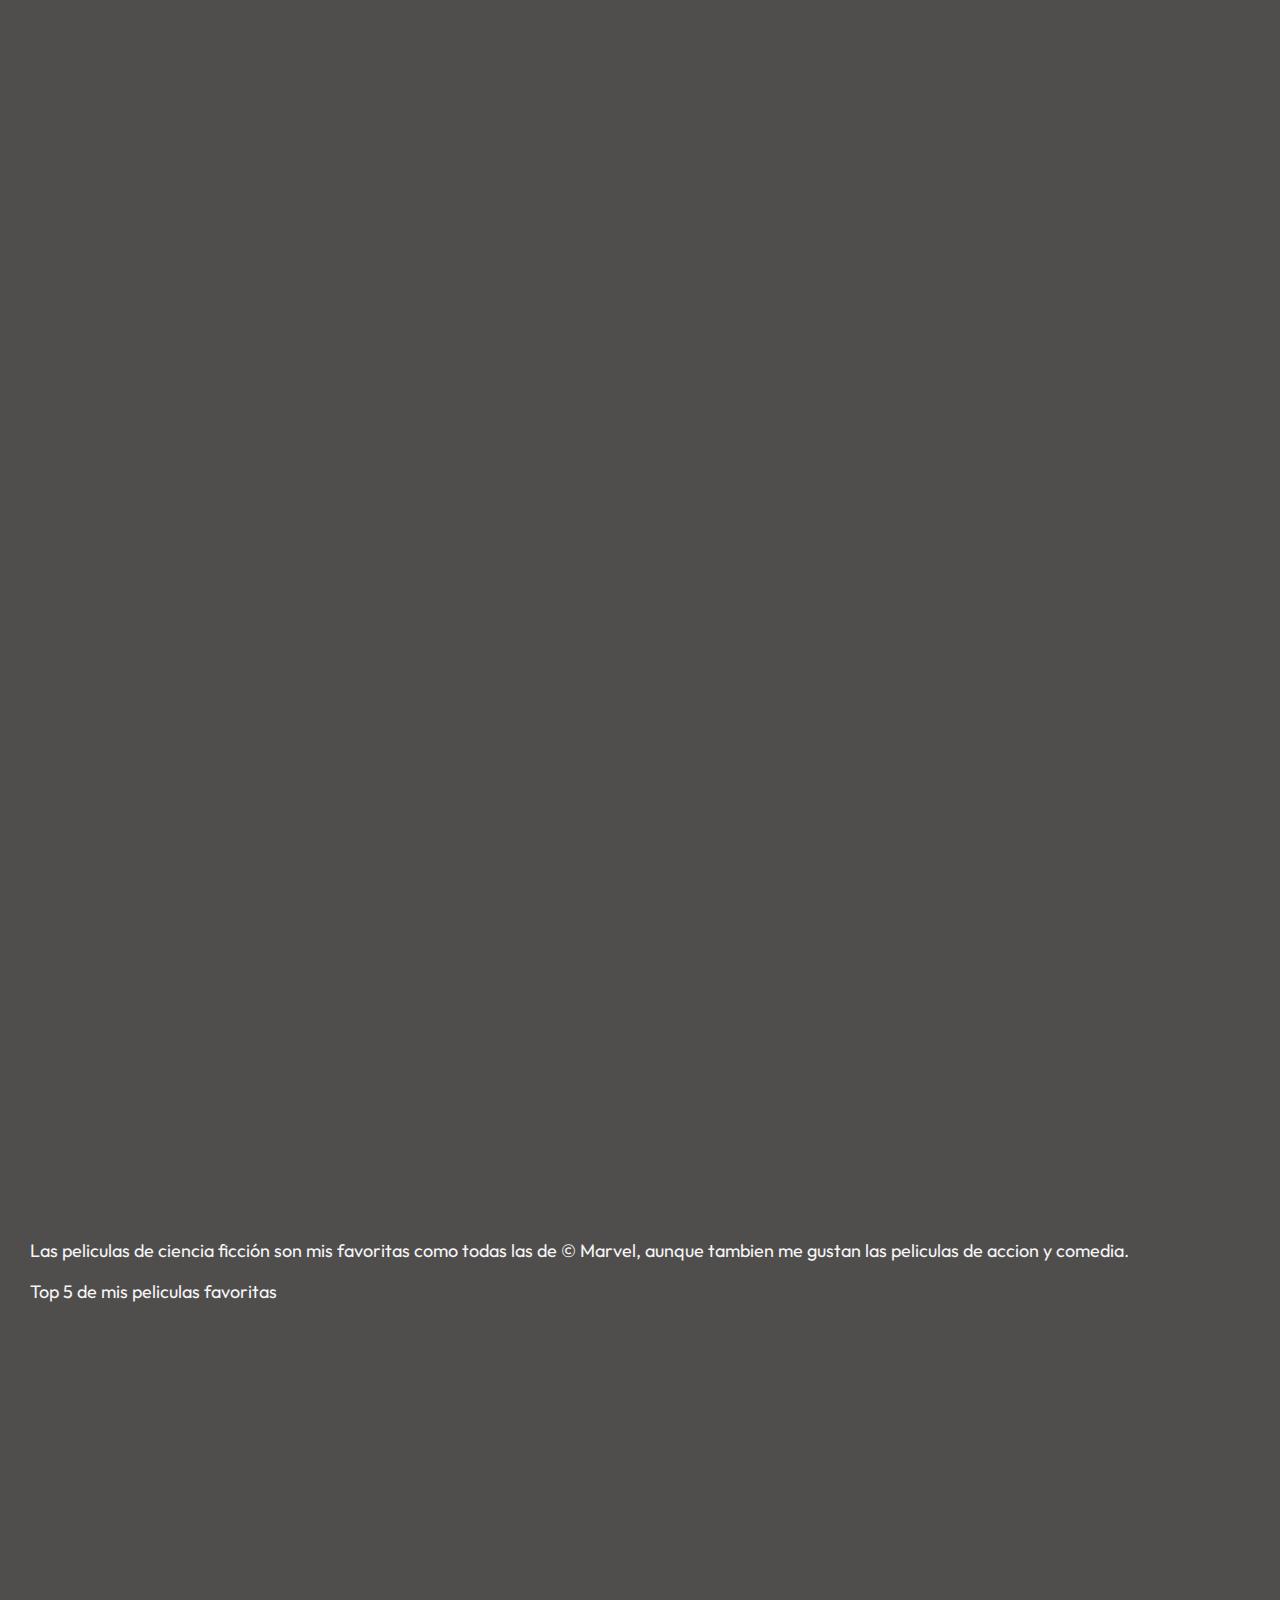
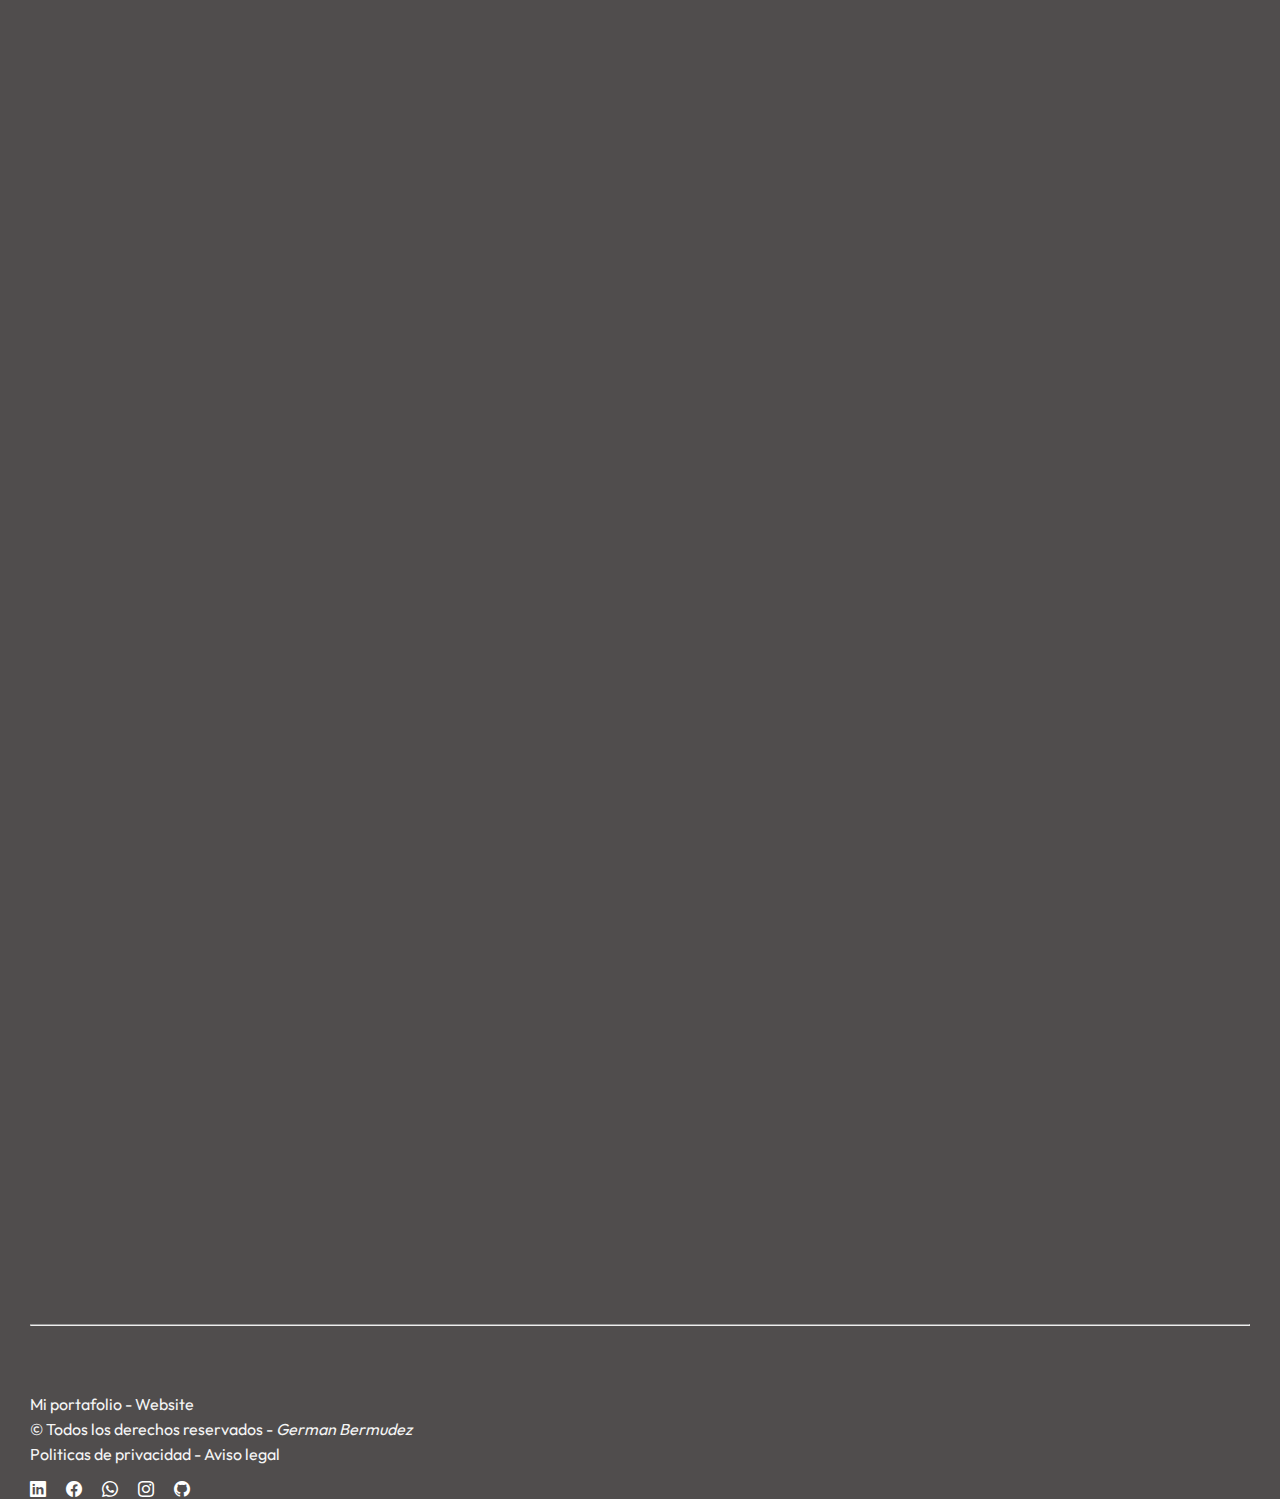
==== commit 8e701be5: "Terminacion del archivo index" ====
--- a/index.html
+++ b/index.html
@@ -36,14 +36,13 @@
             <div class="contenedor-opciones">
                 <a href="#header" class="opciones texto-blanco tamano-texto">Inicio</a>
                 <a href="#acercaDeMi" class="opciones texto-blanco tamano-texto">Acerca de mi</a>
-                <a href="./views/proyectos.html" class="opciones texto-blanco tamano-texto">Mis proyectos</a>
-                <a href="#peliculaFavorita" class="opciones texto-blanco tamano-texto">Pelicula favorita</a>
-                <a href="#cancionFavorita" class="opciones texto-blanco tamano-texto">Cancion favorita</a>
-                <a href="#imagenes" class="opciones texto-blanco tamano-texto">Referencias</a>
+                <a href="./views/proyectos.html" class="opciones texto-blanco tamano-texto">Mis proyectos</a>                
+                <a href="./views/referencias.html" class="opciones texto-blanco tamano-texto">Referencias</a>
                 <a href="./views/contacto.html" class="opciones texto-blanco tamano-texto">Contacto</a>                
             </div>
         </nav>
     </header>
+    <!-- Fin del encabezado -->
 
     <!-- Contenido principal de la pagina -->
     <main>
@@ -57,7 +56,7 @@
                 <h2 class="acerca-de-mi texto-blanco">Acerca de mi</h2>
             </div>
             <div class="contenedor-info">
-                <p class="descripcion-propia texto-blanco tamano-texto"><span style="color: #1FC1A2;">¡Hola Bienvenido a mi Website!</span> Soy Germán Bermúdez, aunque mis amigos y las personas más allegadas a mi me llaman <b>Sherman</b>, soy un Bogotano de 29 años con una pasión por el mundo digital. Como tecnólogo en Análisis y Desarrollo de Software, estoy en constante aprendizaje, actualmente inmerso en un bootcamp de desarrollo web fullstack. Mi objetivo profesional es convertirme en ingeniero de software, con especialización en gerencia de proyectos. Me considero una persona curiosa, detallista y fiel, cualidades que aplico tanto en mi vida profesional como personal. Fuera del mundo de la tecnología, me apasiona el deporte, especialmente el fútbol y el cheerleading, donde he tenido la oportunidad de participar en competencias a nivel nacional e internacional.</p>
+                <p class="descripcion-propia texto-blanco tamano-texto"><span style="color: #1FC1A2;">¡Hola Bienvenido a mi Website!</span> Soy Germán Bermúdez, aunque mis amigos y las personas más allegadas a mi me llaman <b>"Sherman"</b>, soy un Bogotano de 29 años con una pasión por el mundo digital. Como tecnólogo en Análisis y Desarrollo de Software, estoy en constante aprendizaje, actualmente inmerso en un bootcamp de desarrollo web fullstack. Mi objetivo profesional es convertirme en ingeniero de software, con especialización en gerencia de proyectos. Me considero una persona curiosa, detallista y fiel, cualidades que aplico tanto en mi vida profesional como personal. Fuera del mundo de la tecnología, me apasiona el deporte, especialmente el fútbol y el cheerleading, donde he tenido la oportunidad de participar en competencias a nivel nacional e internacional.</p>
             </div>
         </section>
 
@@ -68,8 +67,8 @@
             <ul style="list-style-type: '✓  '; margin-top: 0; margin-bottom: 5px;" class="tamano-texto">
                 <li><a href="#informacionBasica" class="opciones texto-blanco tamano-texto">Información básica</a></li>
                 <li><a href="#aspectosProfesionales" class="opciones texto-blanco tamano-texto">Aspectos profesionales</a></li>
-                <li><a href="#" class="opciones texto-blanco tamano-texto">Rasgos de personalidad</a></li>
-                <li><a href="#" class="opciones texto-blanco tamano-texto">Información adicional</a></li>
+                <li><a href="#rasgosPersonalidad" class="opciones texto-blanco tamano-texto">Rasgos de personalidad</a></li>
+                <li><a href="#informacionAdicional" class="opciones texto-blanco tamano-texto">Información adicional</a></li>
             </ul>
         </section>
         <br>
@@ -112,77 +111,89 @@
                     <li style="list-style: none;" class="texto-blanco"><b>-</b> Manejo de herramientas ofimáticas como Microsoft Excel y Word.</li>
                 </ul>
             </div>
-
-        </section>
-
-
-
-
-
-
-
-
-
-
-
-
-
-
-
-
-        <!-- Seccion Pelicula favorita -->
-        <section id="peliculaFavorita">
-            <h2>MI pelicula favorita</h2>
-            <h3>Avengers: End Game</h3>
-            <p>Avengers: Endgame se desarrolla después de que Thanos eliminara a la mitad del universo usando las gemas del infinito. Los Vengadores restantes se enfrentan a Thanos, el villano más poderoso del universo.</p>
-            <video src="./assets/videos/endgame.mp4" controls width="500px"></video>
-        </section>
-
-        <!-- Seccion canción favorita -->
-        <section id="cancionFavorita">
-            <h2>Mi canción favorita</h2>
-            <h3>Avenged Sevenfold - Critical Acclaim</h3>
-            <p>La canción 'Critical Acclaim' de Avenged Sevenfold es un potente manifiesto contra la hipocresía y la arrogancia en la sociedad contemporánea. La banda, conocida por su estilo musical que combina elementos del heavy metal, metalcore y hard rock, utiliza esta canción para expresar su descontento con aquellos que critican sin contribuir positivamente a la sociedad.</p>
-            <audio src="./assets/audios/criticalAcclaim.mp3" controls></audio>
-        </section>
-
-        <!-- Seccion Referencias personales -->
-        <section id="tablaReferencias">
-            <h2>Referencias personales</h2>
-            <p>Estas son mis referencias personales, compañeros de trabajo que pueden dar testimonio de mis trabajo y mi trayectoria profesional.</p>
-            <!-- Tabla de referencias personales -->
-            <table style="border: 2px solid black;">
-                <caption>Referencias de contacto</caption>
-                <thead style="border: 2px solid black;">
-                    <tr>
-                        <th>Nombre</th>
-                        <th>Correo</th>
-                        <th>Número</th>
-                    </tr>
-                </thead>
-                <tbody>
-                    <tr>
-                        <td>Juan Perez</td>
-                        <td>juan.perez@gmail.com</td>
-                        <td>3112225555</td>
-                    </tr>
-                    <tr>
-                        <td>Maria Lopez</td>
-                        <td>maria.perez@gmail.com</td>
-                        <td>3215556666</td>
-                    </tr>
-                </tbody>
-                <tfoot>
-
-                </tfoot>
-            </table>
-        </section>
+            <p class="margen-inf-b texto-blanco tamano-texto"><b>Habilidades técnicas:</b></p>
+            <ul>
+                <li class="texto-blanco tamano-texto">Lenguajes de programacion PHP, Java, JavaScript</li>
+                <li class="texto-blanco tamano-texto">Lenguajes de marcado HTML5, Css3, Markdown</li>
+                <li class="texto-blanco tamano-texto">Uso de librerias para aplicar estilos como Bootstrap 5</li>
+                <li class="texto-blanco tamano-texto">Manejo de bases de datos SQL y NoSQL</li>
+                <li class="texto-blanco tamano-texto">Herramientas de versionamiento Git GitHub</li>
+                <li class="texto-blanco tamano-texto">Uso de herramientas para la administración de BD <i>MySQL Workbench / Navicat</i></li>
+                <li class="texto-blanco tamano-texto">Experiencia en patrones de diseño como MVC (Modelo-Vista-Controlador)</li>
+                <li class="texto-blanco tamano-texto">Conocimiento en herramientas ofimaticas</li>
+            </ul>
+        </section>
+        <br>
+        <hr>
+        <!-- Seccion de Rasgos de personalidad -->
+        <section id="rasgosPersonalidad" class="rasgos-personalidad">
+            <div class="cont3-rasgos-personalidad">
+                <img src="./assets/icons/personalidad.png" style="width: 25px; height: 25px;" alt="Icono de personalidad">
+                <h3 class="texto-blanco">Rasgos de Personalidad</h3>
+            </div>
+            <p class="texto-blanco tamano-texto margen-inf-b" style="text-align: justify;">
+                Me considero una persona muy curiosa que le gusta indagar acerca de todo lo que pasa a su alrededor, realizando investigaciones por mi propia cuenta, me gusta tener conocimiento de muchas cosas porque considero que en esta vida debemos saber de todo un poco. Soy un apasionado por todo lo que hace y por todo lo que se propone, no me gusta rendirme a pesar de que las circunstancias sean las mas adversas, siempre trato de llegar hasta el final. Soy una persona muy comprometida tanto personalmente como profesionalmente, me gustan los retos porque de esa manera adquiero mas experiencia y mas conocimientos.
+                No me gustan las personas que son mentirosas, ni tampoco las personas que son asolapadas. Me gusta que las personas confien en lo que hago y confien en mi para contarme las cosas.
+            </p>
+            <p class="tamano-texto texto-blanco margen-inf-b" style="text-align: justify;">En general considero que soy una persona fiel en todo el sentido de la palabra, soy más del tipo de persona que puede entregar todo porque los demás se sientan bien y felices. Me gusta salir a compartir con mis amigos jugando juegos de mesa y también sentarnos a hablar de todo un poco.</p>
+        </section>
+        <br>
+        <hr>
+        <!-- Seccion información adicional -->
+        <section id="informacionAdicional" class="informacion-adicional">
+            <div class="cont4-informacion-adicional">
+                <img src="./assets/icons/adicional.png" style="width: 25px; height: 25px;" alt="">
+                <h3 class="texto-blanco">Información Adicional</h3>
+            </div>
+            <p class="tamano-texto texto-blanco">Como información adiconal puedo contarte que me gusta mucho hacer deporte, me gusta mucho estar en constante movimiento, los dos deportes que mas practico actualmente son el <b>Futbol</b> y <b>Cheerleading</b>, donde he participado en una competencia a nivel internacional en Puerto Vallarta - México.</p>
+            <div class="contenedor-fotos">
+                <div>
+                    <img src="./assets/images/jugador-futbol.jpg" class="futbol" alt="Hombre jugando futbol">
+                    <figcaption class="texto-blanco">Jugando Futbol con mis amigos</figcaption>
+                </div>
+                <div>
+                    <img src="./assets/images/equipo-cheer.JPG" class="cheer" alt="Equipo de porras Victory Fenix">
+                    <figcaption class="texto-blanco">Equipo Victory Fenix / <i>Cartagena - Colombia</i></figcaption>
+                </div>
+            </div>
+            <br>
+            <p class="texto-blanco tamano-texto">Me gusta escuchar casi toda la musica, pero mi gusto musical favorito es el Rock y sus derivados.</p>
+            <p class="texto-blanco tamano-texto">Top 5 de mis canciones favoritas:</p>
+            <div class="cont-canciones">
+                <div><iframe style="border-radius:12px" src="https://open.spotify.com/embed/track/4VymMhILk4DSwghPkLUPVS?utm_source=generator" width="100%" height="352" frameBorder="0" allowfullscreen="" allow="autoplay; clipboard-write; encrypted-media; fullscreen; picture-in-picture" loading="lazy"></iframe></div>
+                <div><iframe style="border-radius:12px" src="https://open.spotify.com/embed/track/7ritPWOWvsthxFDxOz1OjH?utm_source=generator" width="100%" height="352" frameBorder="0" allowfullscreen="" allow="autoplay; clipboard-write; encrypted-media; fullscreen; picture-in-picture" loading="lazy"></iframe></div>
+                <div><iframe style="border-radius:12px" src="https://open.spotify.com/embed/track/0G21yYKMZoHa30cYVi1iA8?utm_source=generator" width="100%" height="352" frameBorder="0" allowfullscreen="" allow="autoplay; clipboard-write; encrypted-media; fullscreen; picture-in-picture" loading="lazy"></iframe></div>
+                <div><iframe style="border-radius:12px" src="https://open.spotify.com/embed/track/6wqJeItl3Vc3az4ZicSQAB?utm_source=generator" width="100%" height="352" frameBorder="0" allowfullscreen="" allow="autoplay; clipboard-write; encrypted-media; fullscreen; picture-in-picture" loading="lazy"></iframe></div>
+                <div><iframe style="border-radius:12px" src="https://open.spotify.com/embed/track/3RgDvs9Jpvn3kUuaTek1R5?utm_source=generator" width="100%" height="352" frameBorder="0" allowfullscreen="" allow="autoplay; clipboard-write; encrypted-media; fullscreen; picture-in-picture" loading="lazy"></iframe></div>
+            </div>
+            <br>
+            <p class="texto-blanco tamano-texto">Las peliculas de ciencia ficción son mis favoritas como todas las de &copy; Marvel, aunque tambien me gustan las peliculas de accion y comedia.</p>
+            <p class="texto-blanco tamano-texto">Top 5 de mis peliculas favoritas</p>
+            <div class="cont-peliculas">
+                <div><iframe width="100%" height="315" style="border-radius:12px" src="https://www.youtube.com/embed/t06RUxPbp_c?si=PrEar0ICdQD_8g_W" title="YouTube video player" frameborder="0" allow="accelerometer; autoplay; clipboard-write; encrypted-media; gyroscope; picture-in-picture; web-share" referrerpolicy="strict-origin-when-cross-origin" allowfullscreen></iframe></div>
+                <div><iframe width="100%" height="315" style="border-radius:12px" src="https://www.youtube.com/embed/znk2OICHbjY?si=ZyyJq8iTsmb9QyzG" title="YouTube video player" frameborder="0" allow="accelerometer; autoplay; clipboard-write; encrypted-media; gyroscope; picture-in-picture; web-share" referrerpolicy="strict-origin-when-cross-origin" allowfullscreen></iframe></div>
+                <div><iframe width="100%" height="315" style="border-radius:12px" src="https://www.youtube.com/embed/XoDmKCZBeeI?si=BBvgiYLsksQSt5Au" title="YouTube video player" frameborder="0" allow="accelerometer; autoplay; clipboard-write; encrypted-media; gyroscope; picture-in-picture; web-share" referrerpolicy="strict-origin-when-cross-origin" allowfullscreen></iframe></div>
+                <div><iframe width="100%" height="315" style="border-radius:12px" src="https://www.youtube.com/embed/aeVkbNka9HM?si=iXBU3zMzOwGod924" title="YouTube video player" frameborder="0" allow="accelerometer; autoplay; clipboard-write; encrypted-media; gyroscope; picture-in-picture; web-share" referrerpolicy="strict-origin-when-cross-origin" allowfullscreen></iframe></div>
+                <div><iframe width="100%" height="315" style="border-radius:12px" src="https://www.youtube.com/embed/-oJHZre7XZY?si=X_4InQ8MygDYHxbK" title="YouTube video player" frameborder="0" allow="accelerometer; autoplay; clipboard-write; encrypted-media; gyroscope; picture-in-picture; web-share" referrerpolicy="strict-origin-when-cross-origin" allowfullscreen></iframe></div>
+            </div>
+        </section>
+        <hr>
     </main>
+    <!-- Fin del contenido principal -->
     <br>
     <br>
     <br>
     <footer>
-        &copy; Todos los derechos reservados - <i>German Bermudez</i>
+        <p class="texto-blanco margen-inf-b">Mi portafolio - Website</p>
+        <p class="texto-blanco margen-inf-b">&copy; Todos los derechos reservados - <i>German Bermudez</i></p>
+        <p class="texto-blanco margen-inf-b">Politicas de privacidad - Aviso legal</p>
+        <div class="redes-sociales">
+            <a href="https://www.linkedin.com/in/german-bermudez/" target="_blank" class="decoracion-icono"><i class="bi bi-linkedin"></i></a>
+            <a href="https://www.facebook.com/?locale=es_LA" target="_blank" class="decoracion-icono"><i class="bi bi-facebook"></i></a>
+            <a href="https://web.whatsapp.com/" class="decoracion-icono"><i class="bi bi-whatsapp"></i></a>
+            <a href="https://www.instagram.com/" class="decoracion-icono"><i class="bi bi-instagram"></i></a>
+            <a href="https://github.com/Shermangnr" target="_blank" class="decoracion-icono"><i class="bi bi-github"></i></a>
+        </div>
     </footer>
 
 </body>
--- a/styles/index.css
+++ b/styles/index.css
@@ -36,11 +36,11 @@
 }
 
 h3 {
-    
+    font-size: 1.5em;
 }
 
-p, a {
-    font-size: 1.2em;
+.tamano-texto {
+    font-size: 18px;
 }
 
 .contenedor-1 {
@@ -123,7 +123,10 @@
     color: grey;
 }
 
-#acercaDeMi {
+#acercaDeMi,
+.encontrar,
+.informacion-basica,
+.aspectos-profesionales {
     /* border: 2px solid black; */
     margin-top: 15px;
     display: flex;
@@ -157,3 +160,21 @@
     margin-top: 10px;
     margin-bottom: 10px;
 }
+
+::marker {
+    color: #1FC1A2;
+}
+
+.cont1-informacion-basica,
+.cont2-aspectos-profesionales {
+    display: flex;
+    flex-direction: row;
+    gap: 20px;
+    align-items: center;
+    margin: 0;
+}
+
+.margen-inf-b {
+    margin-top: 0;
+    margin-bottom: 5px;
+}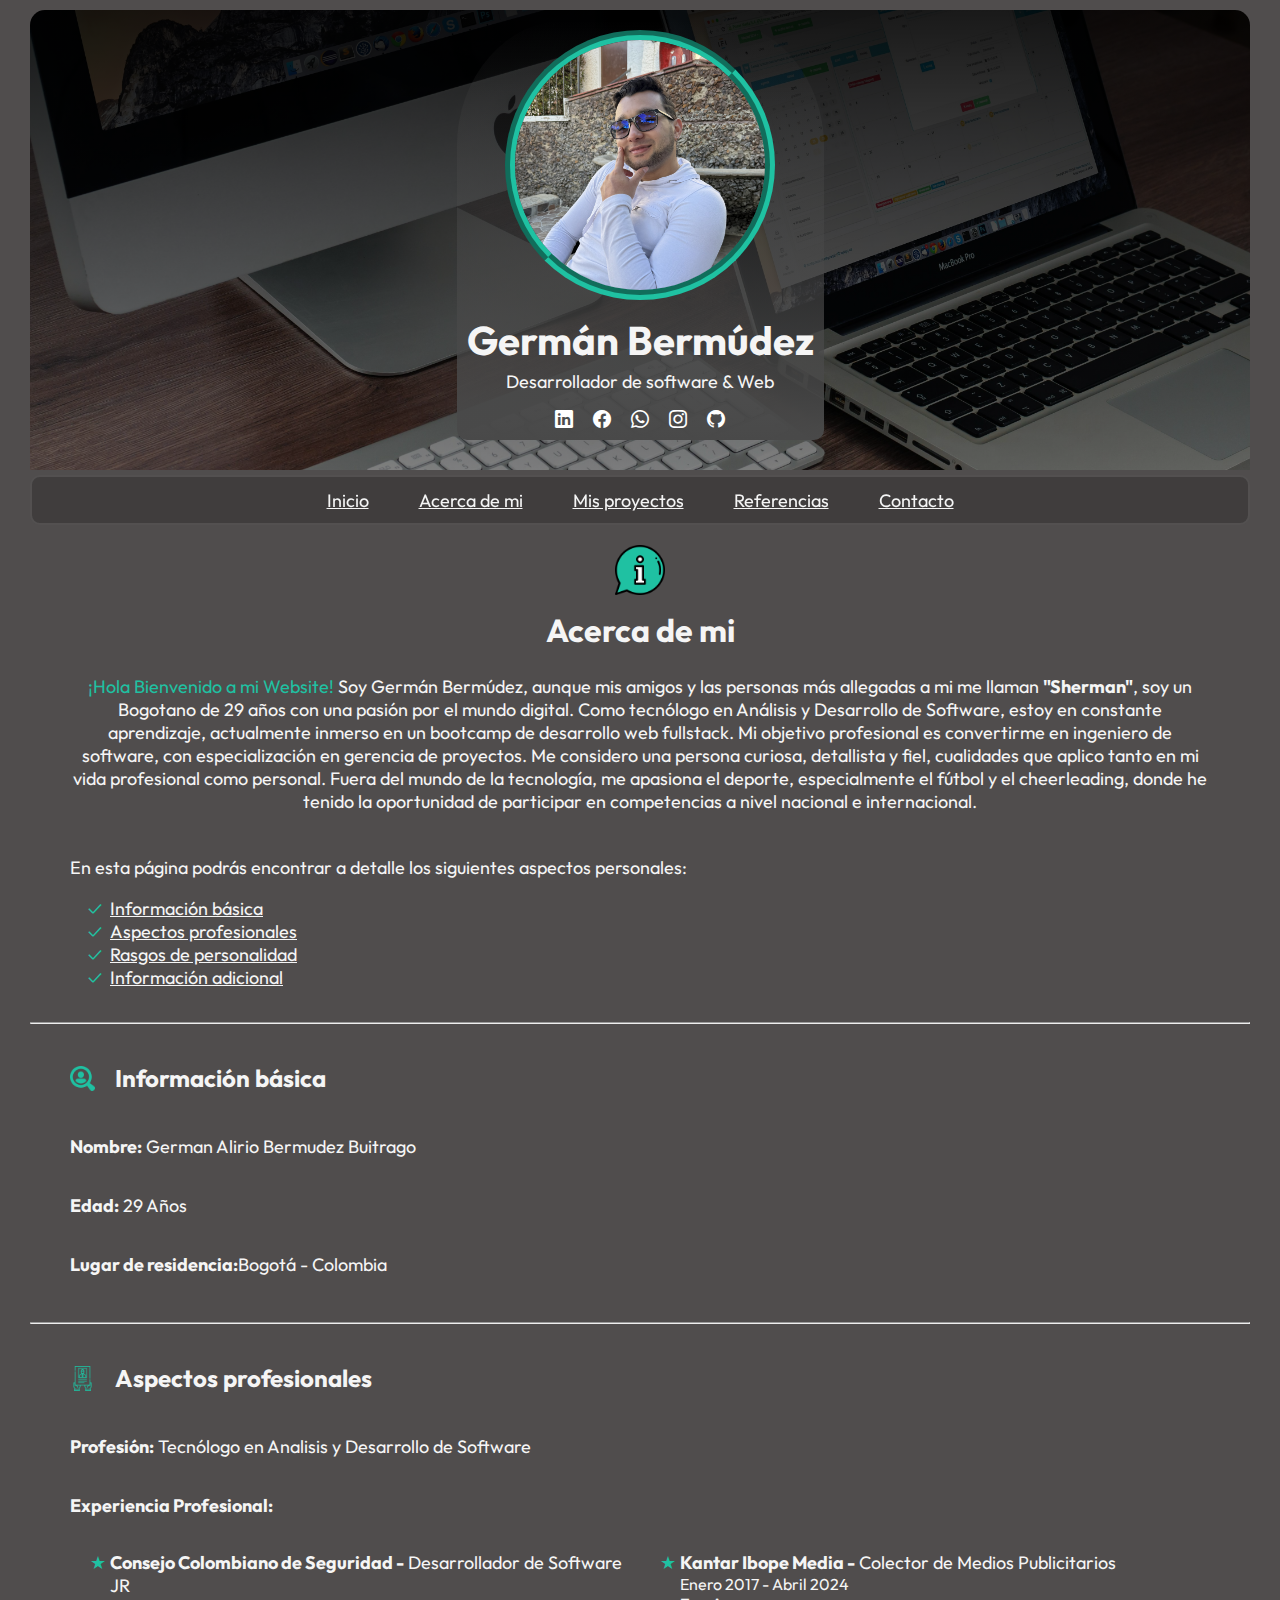
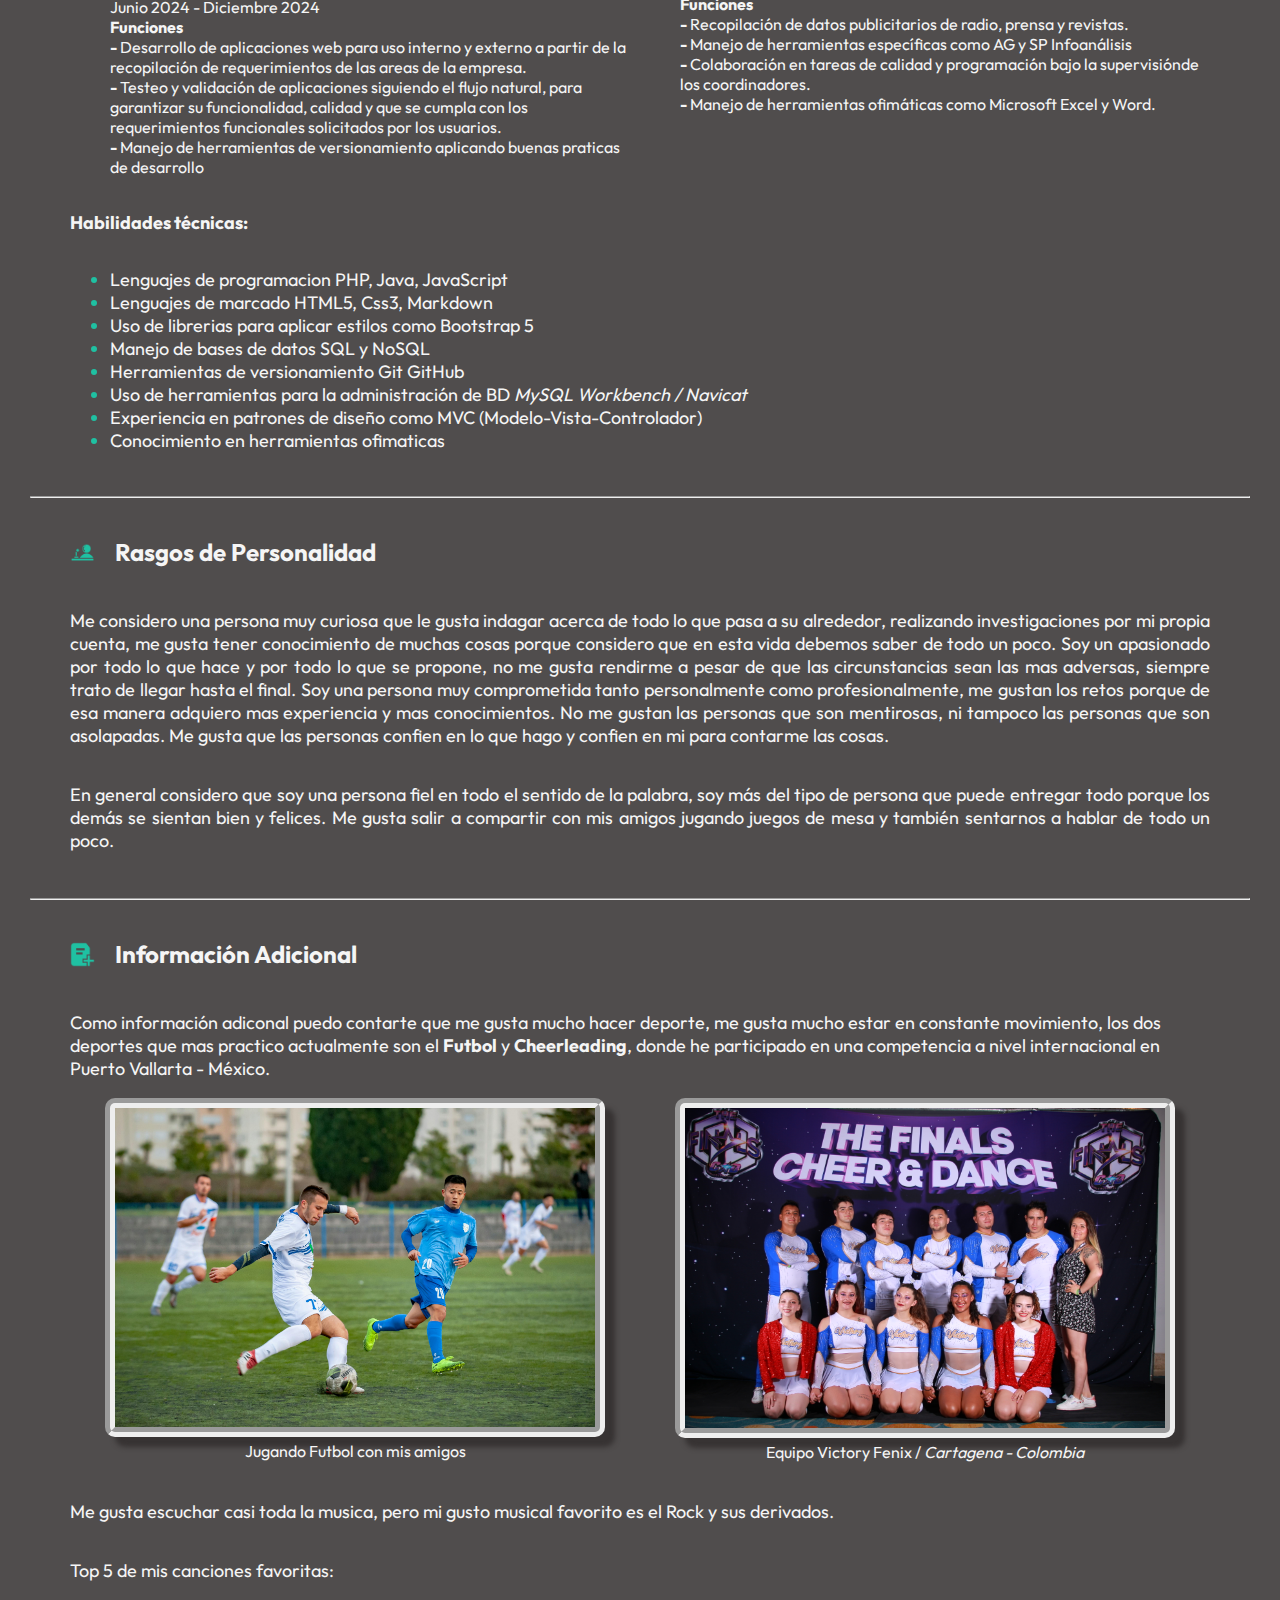
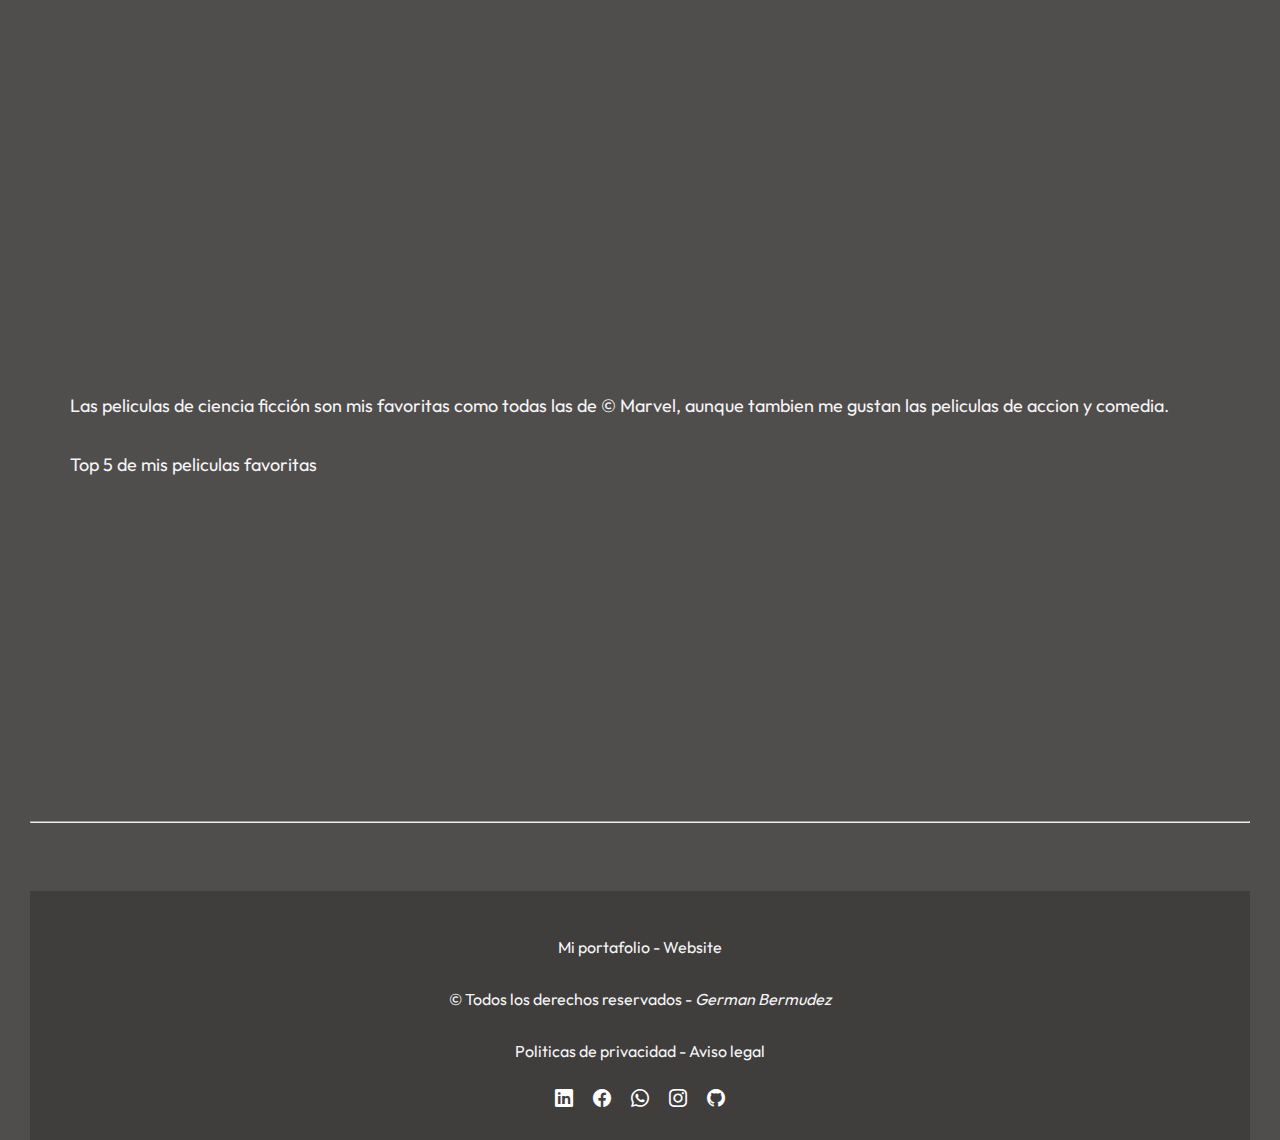
==== commit c2e49b89: "Correccion de clases en las etiquetas" ====
--- a/index.html
+++ b/index.html
@@ -34,11 +34,11 @@
         <!-- Menu de Navegación -->
         <nav class="menu-navegacion">
             <div class="contenedor-opciones">
-                <a href="#header" class="opciones texto-blanco tamano-texto">Inicio</a>
-                <a href="#acercaDeMi" class="opciones texto-blanco tamano-texto">Acerca de mi</a>
-                <a href="./views/proyectos.html" class="opciones texto-blanco tamano-texto">Mis proyectos</a>                
-                <a href="./views/referencias.html" class="opciones texto-blanco tamano-texto">Referencias</a>
-                <a href="./views/contacto.html" class="opciones texto-blanco tamano-texto">Contacto</a>                
+                <a href="#header" class="texto-nosubrayado texto-blanco tamano-texto">Inicio</a>
+                <a href="#acercaDeMi" class="texto-nosubrayado texto-blanco tamano-texto">Acerca de mi</a>
+                <a href="./views/proyectos.html" class="texto-nosubrayado texto-blanco tamano-texto">Mis proyectos</a>                
+                <a href="./views/referencias.html" class="texto-nosubrayado texto-blanco tamano-texto">Referencias</a>
+                <a href="./views/contacto.html" class="texto-nosubrayado texto-blanco tamano-texto">Contacto</a>
             </div>
         </nav>
     </header>
@@ -65,10 +65,10 @@
                 En esta página podrás encontrar a detalle los siguientes aspectos personales:
             </p>
             <ul style="list-style-type: '✓  '; margin-top: 0; margin-bottom: 5px;" class="tamano-texto">
-                <li><a href="#informacionBasica" class="opciones texto-blanco tamano-texto">Información básica</a></li>
-                <li><a href="#aspectosProfesionales" class="opciones texto-blanco tamano-texto">Aspectos profesionales</a></li>
-                <li><a href="#rasgosPersonalidad" class="opciones texto-blanco tamano-texto">Rasgos de personalidad</a></li>
-                <li><a href="#informacionAdicional" class="opciones texto-blanco tamano-texto">Información adicional</a></li>
+                <li><a href="#informacionBasica" class="texto-nosubrayado texto-blanco tamano-texto">Información básica</a></li>
+                <li><a href="#aspectosProfesionales" class="texto-nosubrayado texto-blanco tamano-texto">Aspectos profesionales</a></li>
+                <li><a href="#rasgosPersonalidad" class="texto-nosubrayado texto-blanco tamano-texto">Rasgos de personalidad</a></li>
+                <li><a href="#informacionAdicional" class="texto-nosubrayado texto-blanco tamano-texto">Información adicional</a></li>
             </ul>
         </section>
         <br>
@@ -79,9 +79,9 @@
                 <img src="./assets/icons/info-personal.png" style="width: 25px; height: 25px;" alt="Icono de informacion personal">
                 <h3 class="texto-blanco">Información básica</h3>
             </div>            
-            <p class="margen-inf-b texto-blanco tamano-texto"><b>Nombre:</b> German Alirio Bermudez Buitrago</p>
-            <p class="margen-inf-b texto-blanco tamano-texto"><b>Edad:</b> 29 Años</p>
-            <p class="margen-inf-b texto-blanco tamano-texto"><b>Lugar de residencia:</b>Bogotá - Colombia</p>
+            <p class="margen-inf-p texto-blanco tamano-texto"><b>Nombre:</b> German Alirio Bermudez Buitrago</p>
+            <p class="margen-inf-p texto-blanco tamano-texto"><b>Edad:</b> 29 Años</p>
+            <p class="margen-inf-p texto-blanco tamano-texto"><b>Lugar de residencia:</b>Bogotá - Colombia</p>
         </section>
         <br>
         <hr>        
@@ -90,8 +90,8 @@
                 <img src="./assets/icons/aspectos.png" style="width: 25px; height: 25px;" alt="Icono con CV">
                 <h3 class="texto-blanco">Aspectos profesionales</h3>
             </div>
-            <p class="margen-inf-b texto-blanco tamano-texto"><b>Profesión:</b> Tecnólogo en Analisis y Desarrollo de Software</p>
-            <p class="margen-inf-b texto-blanco tamano-texto"><b>Experiencia Profesional:</b></p>
+            <p class="margen-inf-p texto-blanco tamano-texto"><b>Profesión:</b> Tecnólogo en Analisis y Desarrollo de Software</p>
+            <p class="margen-inf-p texto-blanco tamano-texto"><b>Experiencia Profesional:</b></p>
             <div style="display: flex; flex-direction: row;">
                 <ul style="list-style-type: '★ '; width: 50%;">
                     <li class="texto-blanco tamano-texto"><b>Consejo Colombiano de Seguridad -</b> Desarrollador de Software JR</li>
@@ -111,7 +111,7 @@
                     <li style="list-style: none;" class="texto-blanco"><b>-</b> Manejo de herramientas ofimáticas como Microsoft Excel y Word.</li>
                 </ul>
             </div>
-            <p class="margen-inf-b texto-blanco tamano-texto"><b>Habilidades técnicas:</b></p>
+            <p class="margen-inf-p texto-blanco tamano-texto"><b>Habilidades técnicas:</b></p>
             <ul>
                 <li class="texto-blanco tamano-texto">Lenguajes de programacion PHP, Java, JavaScript</li>
                 <li class="texto-blanco tamano-texto">Lenguajes de marcado HTML5, Css3, Markdown</li>
@@ -131,11 +131,11 @@
                 <img src="./assets/icons/personalidad.png" style="width: 25px; height: 25px;" alt="Icono de personalidad">
                 <h3 class="texto-blanco">Rasgos de Personalidad</h3>
             </div>
-            <p class="texto-blanco tamano-texto margen-inf-b" style="text-align: justify;">
+            <p class="texto-blanco tamano-texto margen-inf-p" style="text-align: justify;">
                 Me considero una persona muy curiosa que le gusta indagar acerca de todo lo que pasa a su alrededor, realizando investigaciones por mi propia cuenta, me gusta tener conocimiento de muchas cosas porque considero que en esta vida debemos saber de todo un poco. Soy un apasionado por todo lo que hace y por todo lo que se propone, no me gusta rendirme a pesar de que las circunstancias sean las mas adversas, siempre trato de llegar hasta el final. Soy una persona muy comprometida tanto personalmente como profesionalmente, me gustan los retos porque de esa manera adquiero mas experiencia y mas conocimientos.
                 No me gustan las personas que son mentirosas, ni tampoco las personas que son asolapadas. Me gusta que las personas confien en lo que hago y confien en mi para contarme las cosas.
             </p>
-            <p class="tamano-texto texto-blanco margen-inf-b" style="text-align: justify;">En general considero que soy una persona fiel en todo el sentido de la palabra, soy más del tipo de persona que puede entregar todo porque los demás se sientan bien y felices. Me gusta salir a compartir con mis amigos jugando juegos de mesa y también sentarnos a hablar de todo un poco.</p>
+            <p class="tamano-texto texto-blanco margen-inf-p" style="text-align: justify;">En general considero que soy una persona fiel en todo el sentido de la palabra, soy más del tipo de persona que puede entregar todo porque los demás se sientan bien y felices. Me gusta salir a compartir con mis amigos jugando juegos de mesa y también sentarnos a hablar de todo un poco.</p>
         </section>
         <br>
         <hr>
@@ -184,9 +184,9 @@
     <br>
     <br>
     <footer>
-        <p class="texto-blanco margen-inf-b">Mi portafolio - Website</p>
-        <p class="texto-blanco margen-inf-b">&copy; Todos los derechos reservados - <i>German Bermudez</i></p>
-        <p class="texto-blanco margen-inf-b">Politicas de privacidad - Aviso legal</p>
+        <p class="texto-blanco margen-inf-p">Mi portafolio - Website</p>
+        <p class="texto-blanco margen-inf-p">&copy; Todos los derechos reservados - <i>German Bermudez</i></p>
+        <p class="texto-blanco margen-inf-p">Politicas de privacidad - Aviso legal</p>
         <div class="redes-sociales">
             <a href="https://www.linkedin.com/in/german-bermudez/" target="_blank" class="decoracion-icono"><i class="bi bi-linkedin"></i></a>
             <a href="https://www.facebook.com/?locale=es_LA" target="_blank" class="decoracion-icono"><i class="bi bi-facebook"></i></a>
--- a/styles/index.css
+++ b/styles/index.css
@@ -92,6 +92,8 @@
 .redes-sociales {
     display: flex;    
     gap: 20px;
+    font-size: 18px;
+    justify-content: center;
 }
 
 .menu-navegacion {
@@ -111,7 +113,7 @@
     height: 50px;
     background-color: rgba(54, 51, 51, 0.6); /* Fondo semitransparente */
     backdrop-filter: blur(10px); /* Efecto de desenfoque */
-    border-radius: 10px; /* Borde redondeado */
+    border-radius: 10px; /* Borde redondeado */  
 }
 
 .opciones {
@@ -126,7 +128,9 @@
 #acercaDeMi,
 .encontrar,
 .informacion-basica,
-.aspectos-profesionales {
+.aspectos-profesionales,
+.rasgos-personalidad,
+.informacion-adicional {
     /* border: 2px solid black; */
     margin-top: 15px;
     display: flex;
@@ -163,10 +167,14 @@
 
 ::marker {
     color: #1FC1A2;
+    display: flex;
+    align-items: center;
 }
 
 .cont1-informacion-basica,
-.cont2-aspectos-profesionales {
+.cont2-aspectos-profesionales,
+.cont3-rasgos-personalidad,
+.cont4-informacion-adicional {
     display: flex;
     flex-direction: row;
     gap: 20px;
@@ -177,4 +185,42 @@
 .margen-inf-b {
     margin-top: 0;
     margin-bottom: 5px;
-}+}
+
+.contenedor-fotos,
+.cont-canciones,
+.cont-peliculas {
+    display: flex;
+    flex-direction: row;
+    width: 100%;
+    justify-content: space-around;
+}
+
+figcaption {
+    text-align: center;
+}
+
+.futbol,
+.cheer {
+    width: 500px;
+    border-radius: 10px;
+    box-shadow: 10px 10px 5px #373333;
+    border: groove 10px;
+    transition: transform 0.3s ease;
+}
+
+.futbol:hover,
+.cheer:hover {
+    transform: scale(1.1);
+}
+
+footer {
+    display: flex;
+    flex-direction: column;
+    justify-content: center;
+    width: 100%;
+    padding: 30px;
+    background-color: rgba(54, 51, 51, 0.6);
+    text-align: center;
+    position: sticky;
+}
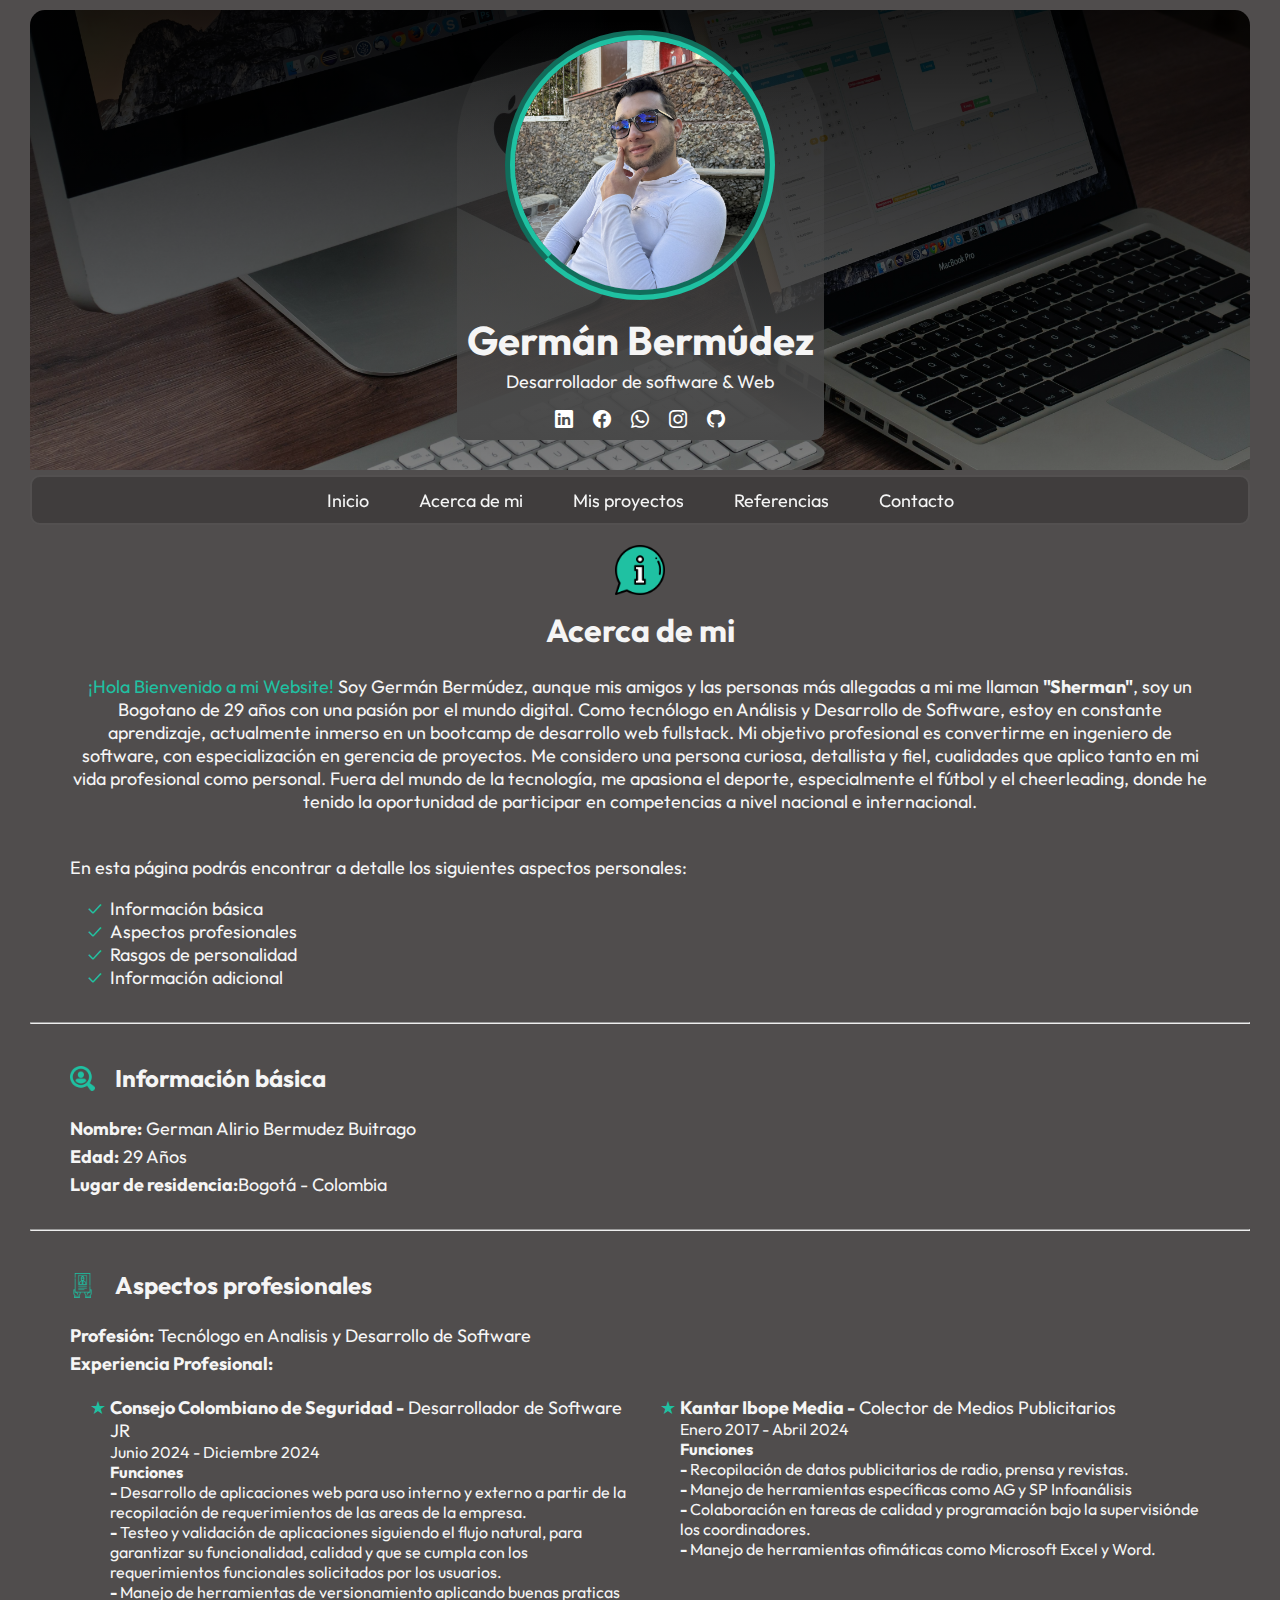
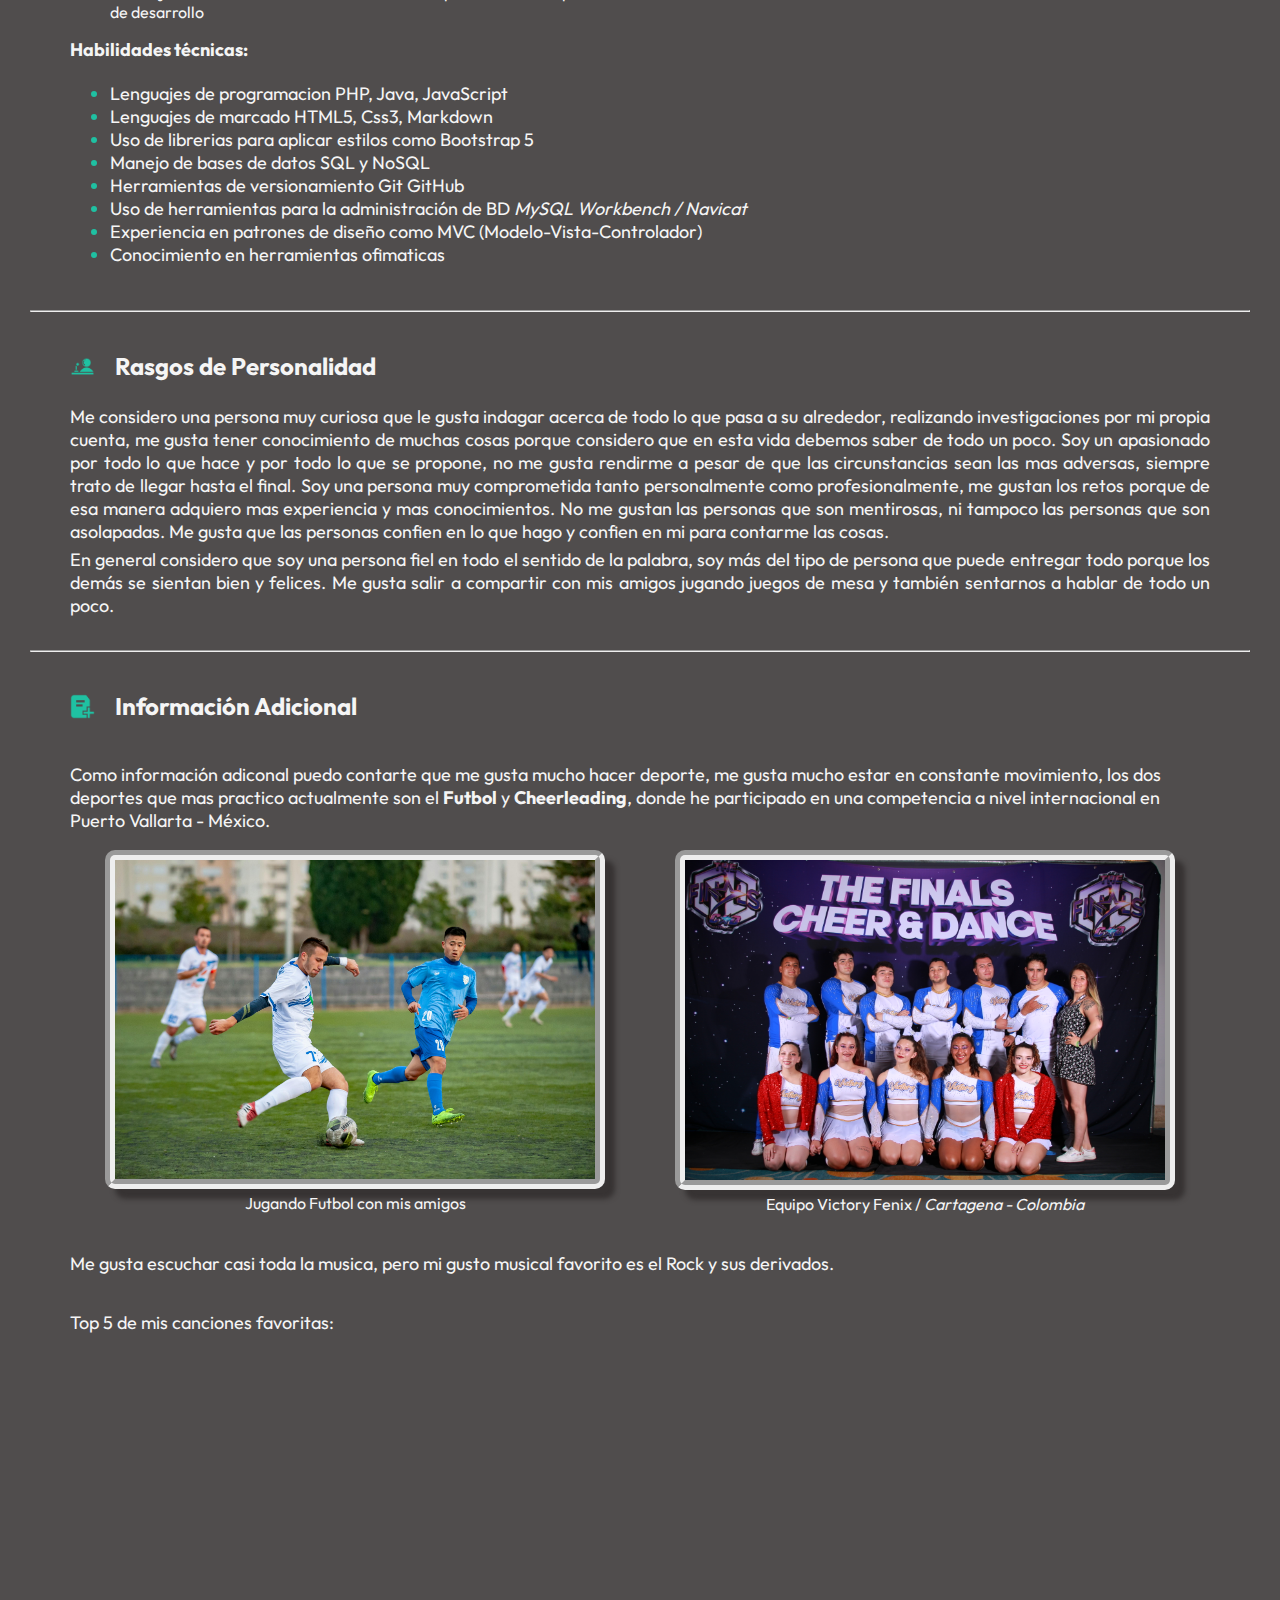
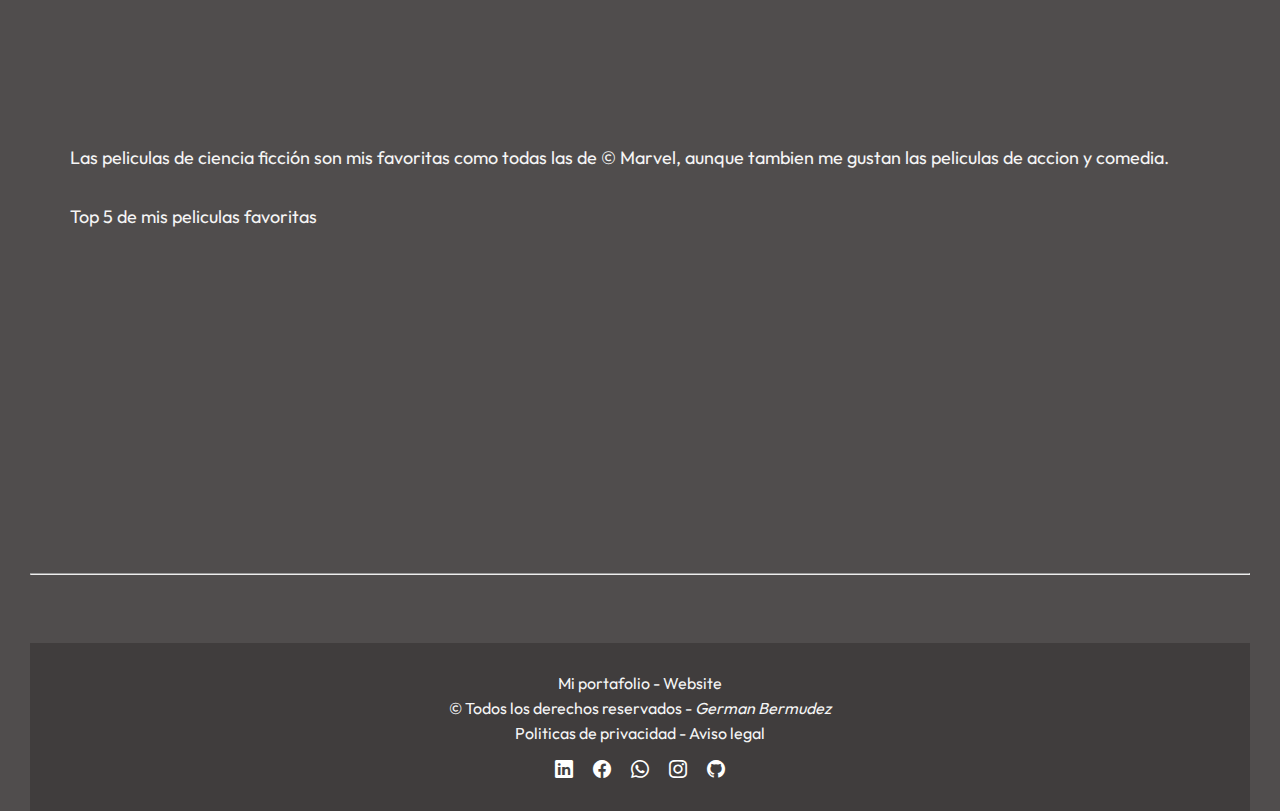
==== commit 5cee1e67: "Modificacion del favicon" ====
--- a/index.html
+++ b/index.html
@@ -12,7 +12,7 @@
     <link rel="preconnect" href="https://fonts.gstatic.com" crossorigin>
     <link href="https://fonts.googleapis.com/css2?family=Big+Shoulders:opsz,wght@10..72,100..900&family=Caveat:wght@400..700&family=Kulim+Park:ital,wght@0,200;0,300;0,400;0,600;0,700;1,200;1,300;1,400;1,600;1,700&family=Outfit:wght@100..900&family=Sour+Gummy:ital,wght@0,100..900;1,100..900&display=swap" rel="stylesheet">
     <title>Website - German Bermudez</title>
-    <link rel="shortcut icon" href="./assets/images/codificacion.png" type="image/x-icon">
+    <link rel="shortcut icon" href="./assets/icons/diseno-web.png" type="image/x-icon">
 </head>
 <body>
     <!-- Encabezado -->
--- a/styles/index.css
+++ b/styles/index.css
@@ -2,10 +2,77 @@
     box-sizing: border-box;
 }
 
+/* Estilos para etiquetas generales */
+
+html, body {
+    height: 100%;
+    box-sizing: border-box;
+    font-family: "Outfit", sans-serif;
+}
+
+/* Estilos para el body */
+body {
+    margin: 10px 30px;
+    display: flex;
+    flex-direction: column;
+    background-color: #504d4d;
+}
+
+/* Estilos para los Subtitulos */
+h2 {
+    font-size: 2em;
+}
+
+h3 {
+    font-size: 1.5em;
+}
+
+/* Estilos para el pide de pagina */
+footer {
+    display: flex;
+    flex-direction: column;
+    justify-content: center;
+    width: 100%;
+    padding: 30px;
+    background-color: rgba(54, 51, 51, 0.6);
+    text-align: center;
+    position: sticky;
+}
+
+/* Estilos para las viñetas de las listas */
+::marker {
+    color: #1FC1A2;
+    display: flex;
+    align-items: center;
+}
+
+/* Color de texto para todo el documento */
 .texto-blanco {
     color: whitesmoke;
 }
 
+/* Tamaño del texto en general */
+.tamano-texto {
+    font-size: 18px;
+}
+
+/* Quitar el subrayado a los enlaces de la etiqueta <a>  / Sombra para las opciones*/
+.texto-nosubrayado {
+    text-decoration: none;    
+}
+
+.texto-nosubrayado:hover {
+    text-decoration: none;
+    color: grey;
+}
+
+/* Margen de separación para los parrafos */
+.margen-inf-p {
+    margin-top: 0;
+    margin-bottom: 5px;
+}
+
+/* Estilos para los iconos de las redes sociales */
 .decoracion-icono {
     text-decoration: none;
     color: white;
@@ -17,32 +84,7 @@
     color: grey;
 }
 
-
-html, body {
-    height: 100%;
-    box-sizing: border-box;
-    font-family: "Outfit", sans-serif;
-}
-
-body {
-    margin: 10px 30px;
-    display: flex;
-    flex-direction: column;
-    background-color: #504d4d;
-}
-
-h2 {
-    font-size: 2em;
-}
-
-h3 {
-    font-size: 1.5em;
-}
-
-.tamano-texto {
-    font-size: 18px;
-}
-
+/* Estilos para el contenedor que esta dentro del Header */
 .contenedor-1 {
     display: flex;
     flex-direction: column;
@@ -56,6 +98,7 @@
     background-position: top;
 }
 
+/* Estilos para el subcontenedor del Header */
 .sub-contenedor-1 {
     background: linear-gradient(to bottom, rgba(88, 88, 88, 0), rgba(73, 73, 73, 0.5), rgba(73, 73, 73));
     display: flex;
@@ -69,6 +112,7 @@
     
 }
 
+/* Estilos para la foto de perfil */
 .foto-perfil {
     width: 270px;
     height: 270px;
@@ -78,17 +122,20 @@
     align-items: center;    
 }
 
+/* Estilo para el titulo H1 (German Bermudez) */
 .german-bermudez {
     margin-top: 15px;
     margin-bottom: 5px;
     font-size: 2.5em;
 }
 
+/* Estilo para la profesion (Desarrollador de Software ...) */
 .desarrollador {
     margin-top: 0;
     margin-bottom: 5px;
 }
 
+/* Estilo de Ubicación para el contenedor de las redes sociales */
 .redes-sociales {
     display: flex;    
     gap: 20px;
@@ -96,11 +143,13 @@
     justify-content: center;
 }
 
+/* Clase para el nav Menu de navegación */
 .menu-navegacion {
     display: flex;
     
 }
 
+/* Estilos para el contenedor que esta dentro del NAV (Opciones del menu de navegación) */
 .contenedor-opciones {
     margin-top: 5px;
     border: 2px solid rgba(255, 255, 255, 0.1); /* Borde blanco semitransparente */
@@ -116,15 +165,9 @@
     border-radius: 10px; /* Borde redondeado */  
 }
 
-.opciones {
-    text-decoration: none;    
-}
-
-.opciones:hover {
-    text-decoration: none;
-    color: grey;
-}
-
+/* ______________________________________________________________________________________ */
+/* Inicio Seccion Acerca de mi */
+/* Estilos Generales para las secciones despues del Nav  */
 #acercaDeMi,
 .encontrar,
 .informacion-basica,
@@ -141,36 +184,36 @@
     padding-right: 40px;
 }
 
+/* Estilo general para los contenedores que van despues del navbar */
 .contenedor-info{
     justify-content: center;
     display: flex;
     flex-direction: row;
 }
-.icono-info {
-    width: 100%;
-    display: flex;
-    width: 50px;
-    align-items: center;
-    justify-content: center;
-    margin-top: 5px;
-}
-
+
+/* Margen para separar el contenedor del icono */
 .acerca-de-mi {
     margin: 15px;
 }
 
+/* Estilo para el Icono inicial de la seccion Acerca de mi */
+.icono-info {
+    width: 100%;
+    display: flex;
+    width: 50px;
+    align-items: center;
+    justify-content: center;
+    margin-top: 5px;
+}
+
+/* Alineación para el contenedor de la auto-descripcion */
 .descripcion-propia {
     text-align: center;
     margin-top: 10px;
     margin-bottom: 10px;
 }
 
-::marker {
-    color: #1FC1A2;
-    display: flex;
-    align-items: center;
-}
-
+/* Alineación general para los contenedores de las secciones mencionadas */
 .cont1-informacion-basica,
 .cont2-aspectos-profesionales,
 .cont3-rasgos-personalidad,
@@ -182,11 +225,7 @@
     margin: 0;
 }
 
-.margen-inf-b {
-    margin-top: 0;
-    margin-bottom: 5px;
-}
-
+/* Estilos generales para los contenedors multimedias */
 .contenedor-fotos,
 .cont-canciones,
 .cont-peliculas {
@@ -196,10 +235,12 @@
     justify-content: space-around;
 }
 
+/* Alineacion para el figcaption de las imagenes */
 figcaption {
     text-align: center;
 }
 
+/* Estilos para las imagenes de Futbol & Cheer */
 .futbol,
 .cheer {
     width: 500px;
@@ -213,14 +254,3 @@
 .cheer:hover {
     transform: scale(1.1);
 }
-
-footer {
-    display: flex;
-    flex-direction: column;
-    justify-content: center;
-    width: 100%;
-    padding: 30px;
-    background-color: rgba(54, 51, 51, 0.6);
-    text-align: center;
-    position: sticky;
-}
